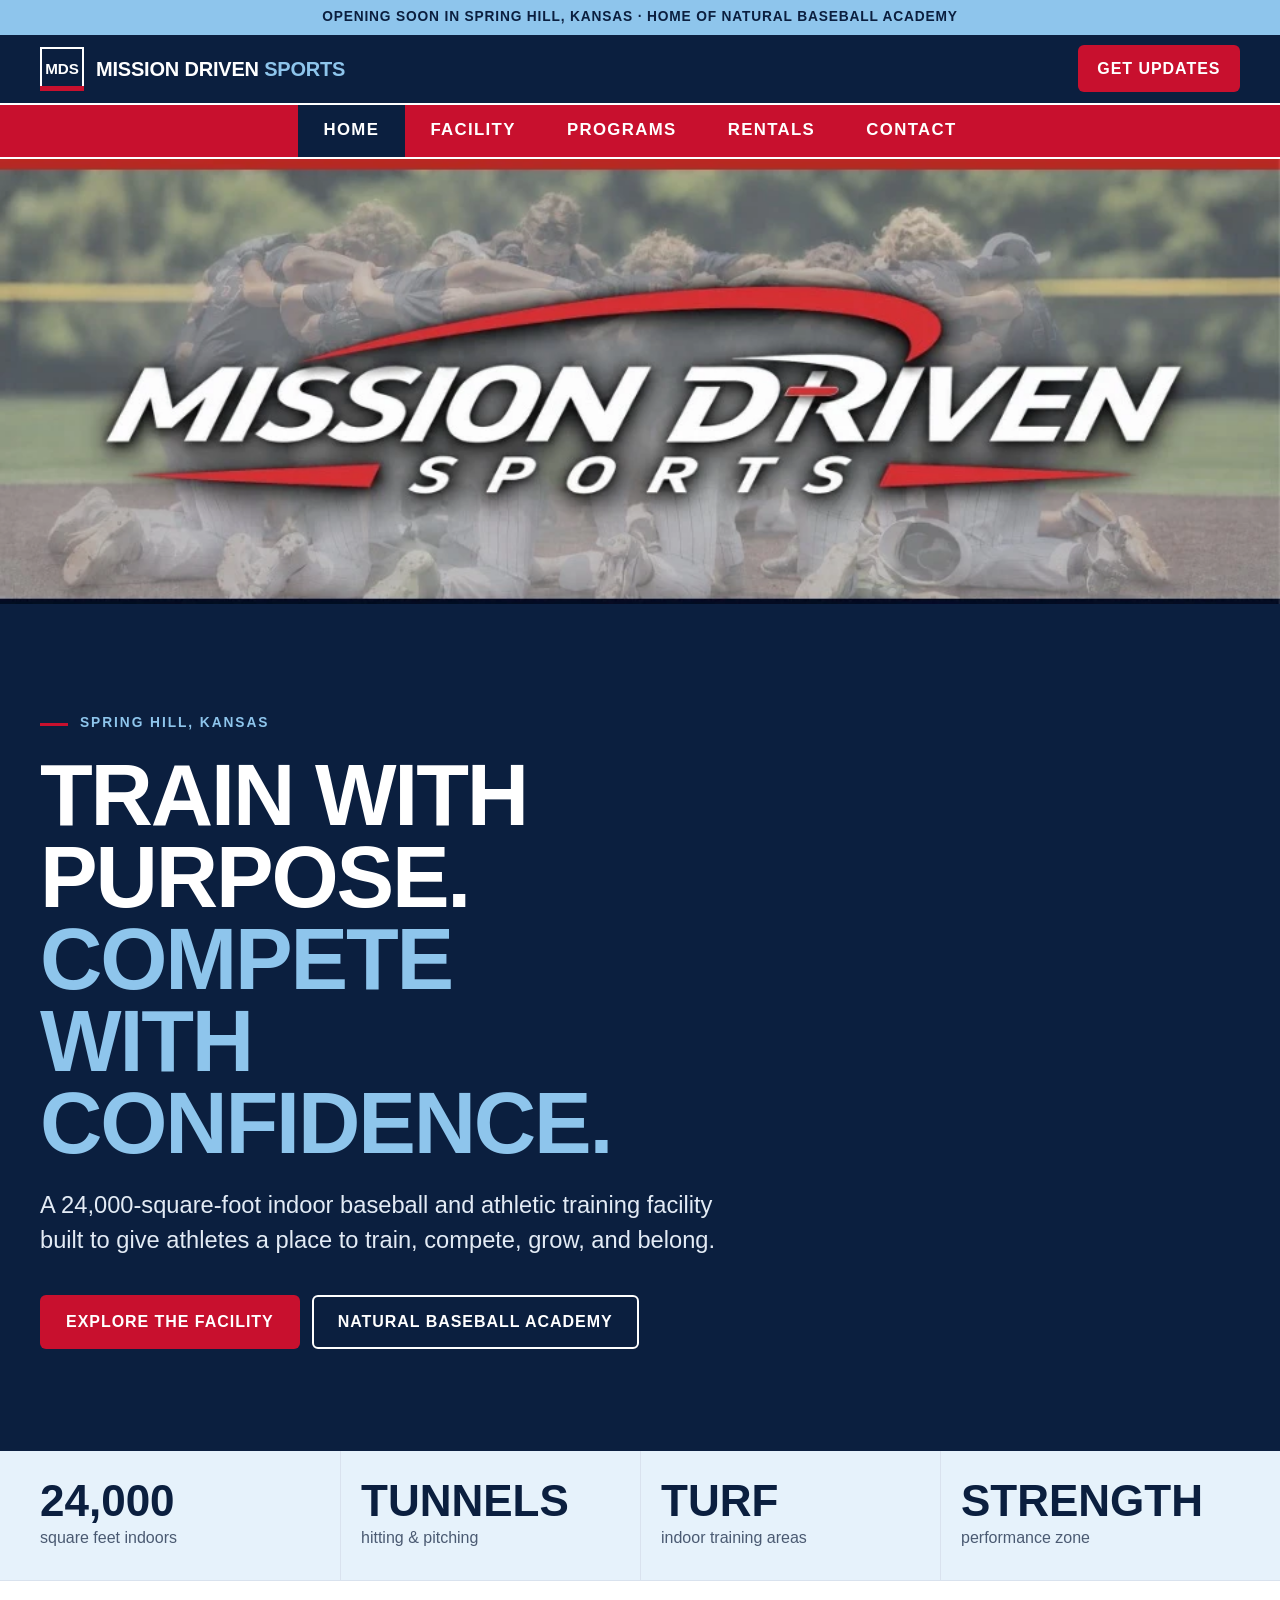
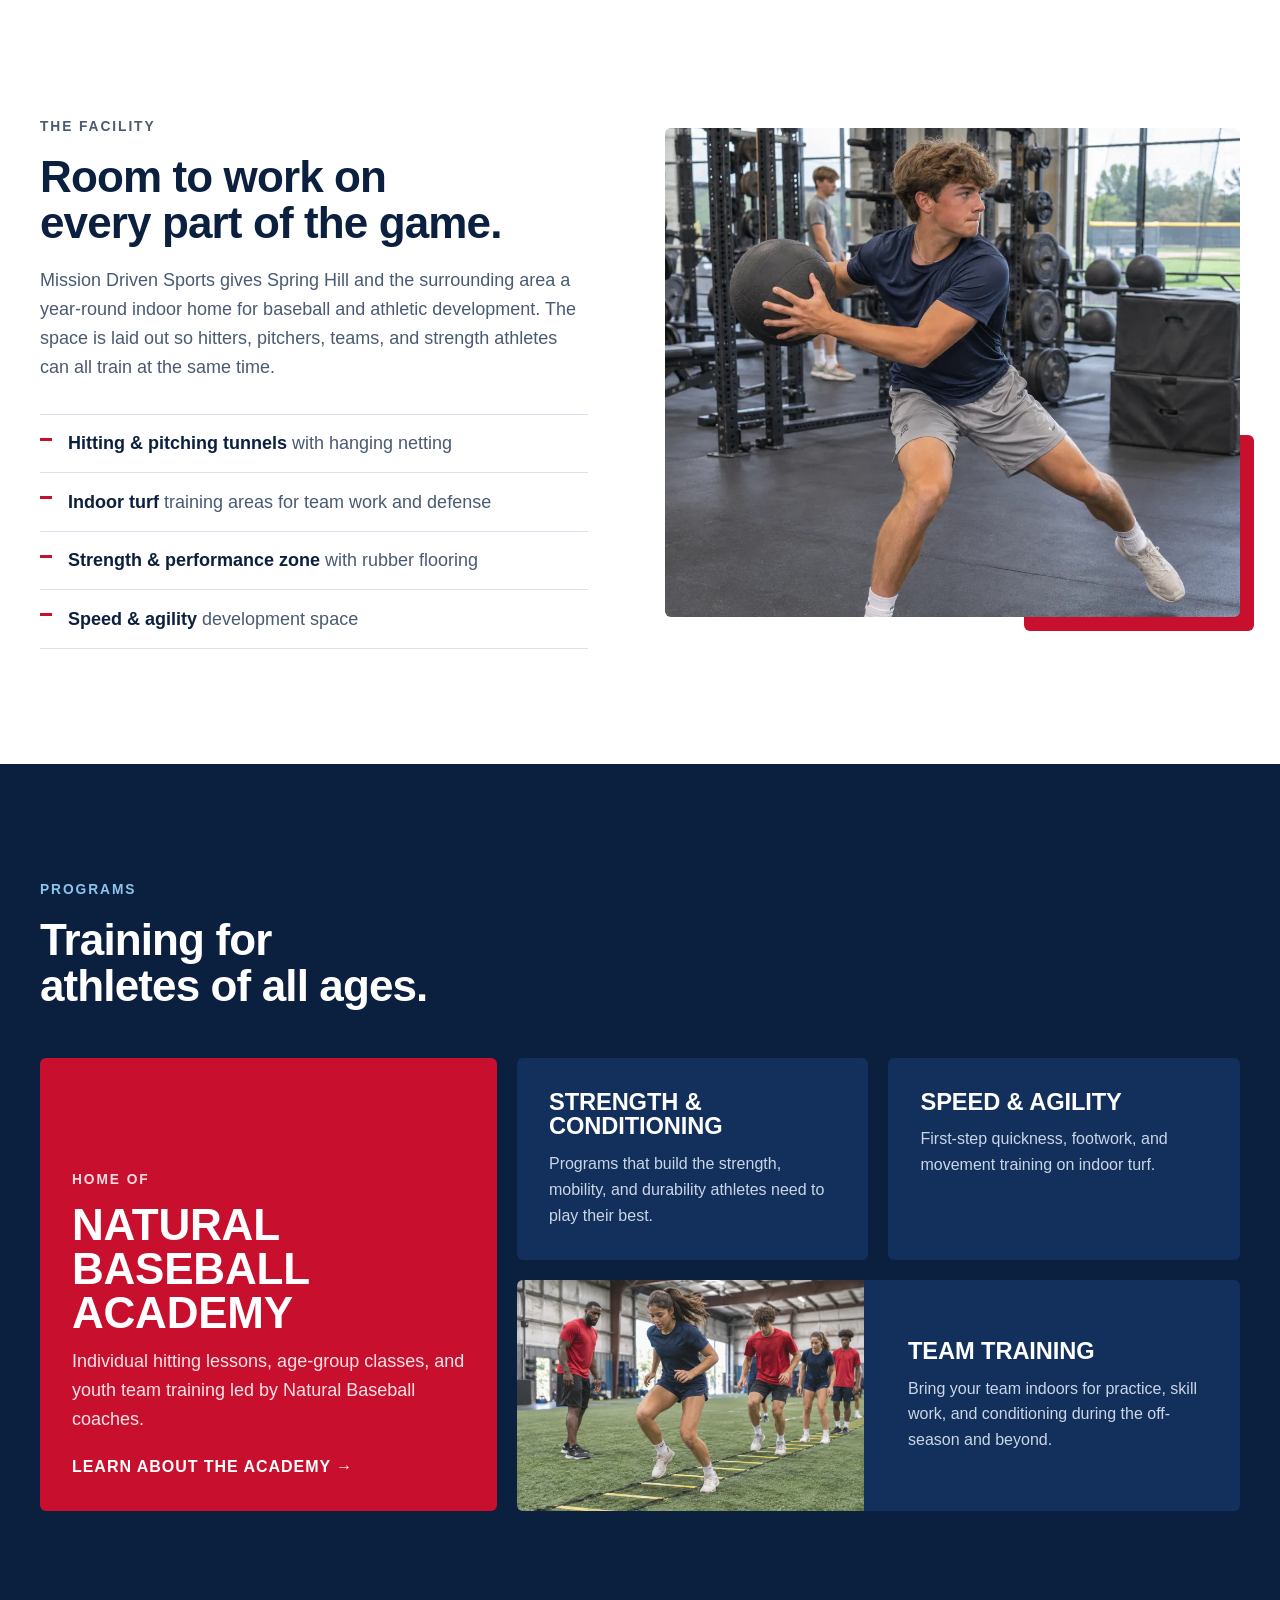
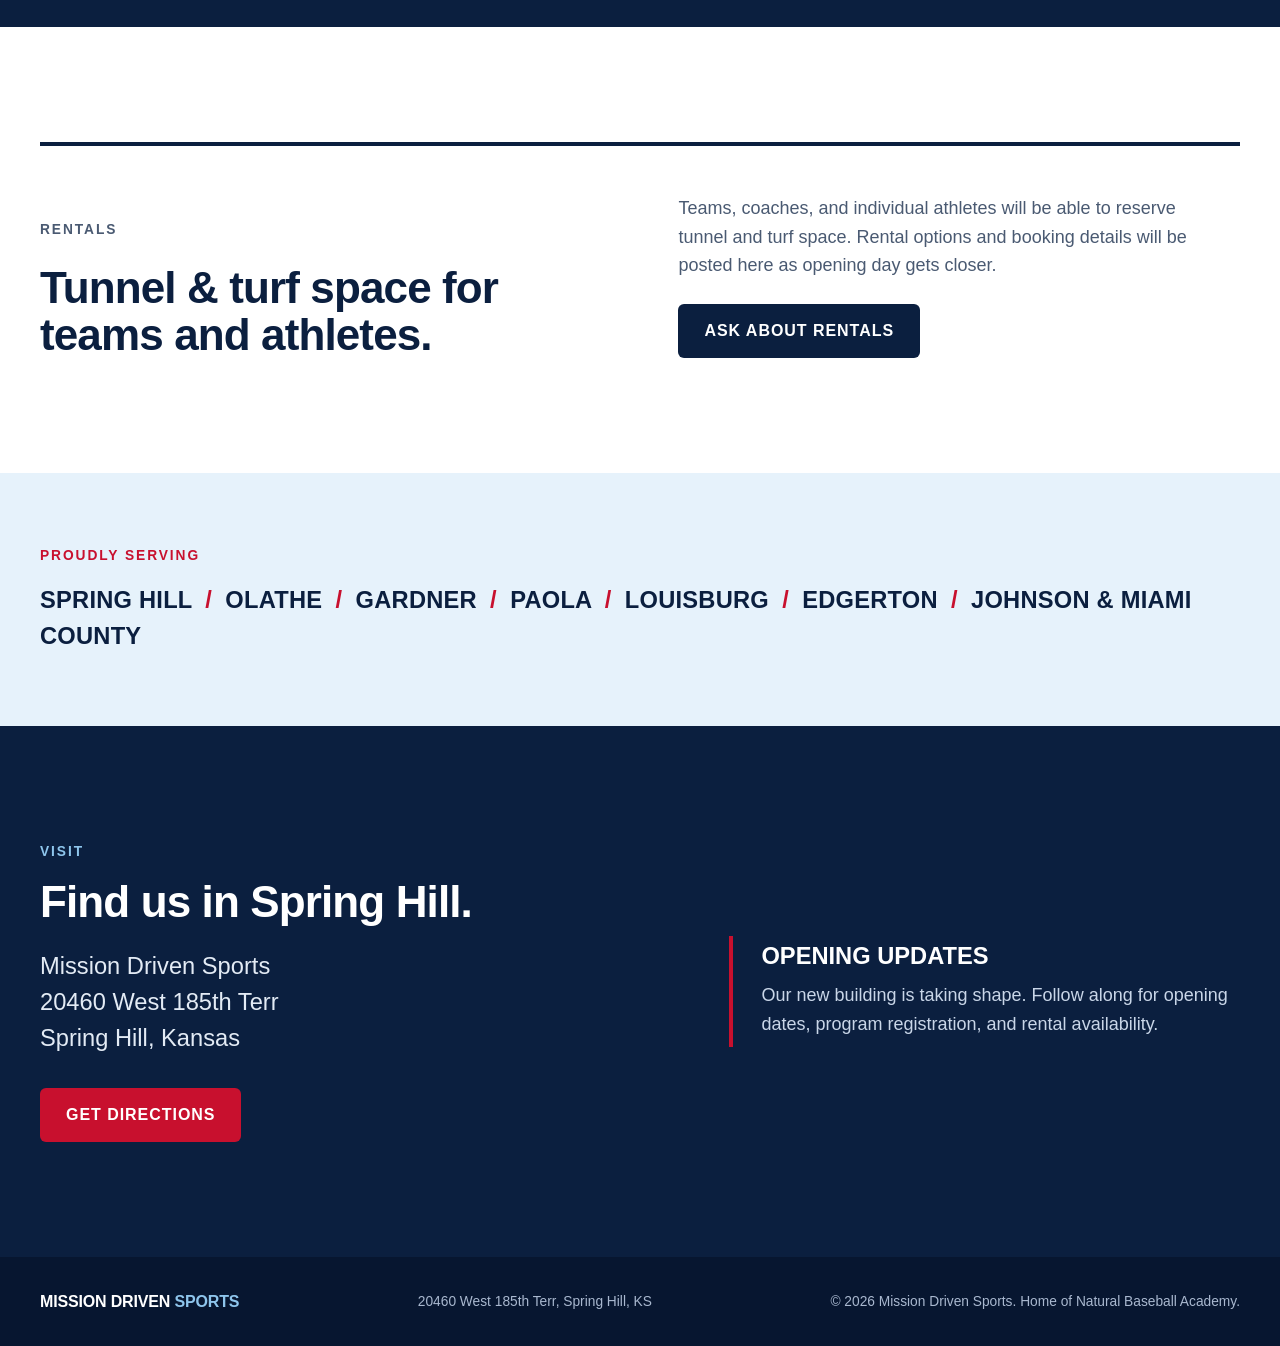
==== mds/index.html @ 8b8bc81c "Add both website home pages Co-authored-by: Perplexity <noreply@perplexity.ai>" ====
<!doctype html>
<html lang="en">
<head>
<meta charset="utf-8">
<meta name="viewport" content="width=device-width, initial-scale=1">
<title>Mission Driven Sports | Indoor Baseball &amp; Athletic Training in Spring Hill, KS</title>
<meta name="description" content="Mission Driven Sports is a 24,000-square-foot indoor baseball and athletic training facility in Spring Hill, Kansas, and the home of Natural Baseball Academy.">
<meta property="og:title" content="Mission Driven Sports — Spring Hill, Kansas">
<meta property="og:description" content="24,000 square feet of hitting and pitching tunnels, indoor turf, and strength and performance training. Home of Natural Baseball Academy.">
<meta property="og:image" content="banner.webp">
<link rel="preconnect" href="https://api.fontshare.com" crossorigin>
<link href="https://api.fontshare.com/v2/css?f[]=cabinet-grotesk@500,700,800,900&f[]=satoshi@400,500,700&display=swap" rel="stylesheet">
<link rel="preload" as="image" href="banner.webp">
<link rel="stylesheet" href="style.css">
<script type="application/ld+json">
{"@context":"https://schema.org","@type":"SportsActivityLocation","name":"Mission Driven Sports","description":"24,000-square-foot indoor baseball and athletic training facility. Home of Natural Baseball Academy.","address":{"@type":"PostalAddress","streetAddress":"20460 West 185th Terr","addressLocality":"Spring Hill","addressRegion":"KS","addressCountry":"US"}}
</script>
</head>
<body>
<a class="skip" href="#main">Skip to content</a>

<header class="site-header">
  <div class="announce">Opening soon in Spring Hill, Kansas<span class="hide-sm"> &middot; Home of Natural Baseball Academy</span></div>
  <div class="topbar wrap">
    <a class="brand" href="#top" aria-label="Mission Driven Sports home">
      <span class="brand-mark" aria-hidden="true">MDS</span>
      <span class="brand-name">Mission Driven <b>Sports</b></span>
    </a>
    <a class="btn btn-red nav-cta" href="#visit">Get Updates</a>
  </div>
  <nav class="menubar" aria-label="Main">
    <ul class="nav-links wrap">
      <li><a href="#top">Home</a></li>
      <li><a href="#facility">Facility</a></li>
      <li><a href="#programs">Programs</a></li>
      <li><a href="#rentals">Rentals</a></li>
      <li><a href="#visit">Contact</a></li>
    </ul>
  </nav>
</header>

<main id="main">
  <section class="banner" id="top" aria-label="Mission Driven Sports">
    <img src="banner.webp" alt="Mission Driven Sports logo over a team huddle on the field" width="960" height="334" fetchpriority="high">
  </section>

  <section class="hero" id="welcome">
    <div class="wrap hero-inner">
      <p class="eyebrow">Spring Hill, Kansas</p>
      <h1>Train with purpose.<br><span>Compete with confidence.</span></h1>
      <p class="lede">A 24,000-square-foot indoor baseball and athletic training facility built to give athletes a place to train, compete, grow, and belong.</p>
      <div class="hero-actions">
        <a class="btn btn-red" href="#facility">Explore the Facility</a>
        <a class="btn btn-ghost" href="#programs">Natural Baseball Academy</a>
      </div>
    </div>
  </section>

  <div class="stats" role="list">
    <div class="wrap stats-grid">
      <div role="listitem"><strong>24,000</strong><span>square feet indoors</span></div>
      <div role="listitem"><strong>Tunnels</strong><span>hitting &amp; pitching</span></div>
      <div role="listitem"><strong>Turf</strong><span>indoor training areas</span></div>
      <div role="listitem"><strong>Strength</strong><span>performance zone</span></div>
    </div>
  </div>

  <section class="section facility" id="facility">
    <div class="wrap split">
      <div class="split-text">
        <p class="kicker">The Facility</p>
        <h2>Room to work on every part of the game.</h2>
        <p>Mission Driven Sports gives Spring Hill and the surrounding area a year-round indoor home for baseball and athletic development. The space is laid out so hitters, pitchers, teams, and strength athletes can all train at the same time.</p>
        <ul class="checks">
          <li><b>Hitting &amp; pitching tunnels</b> with hanging netting</li>
          <li><b>Indoor turf</b> training areas for team work and defense</li>
          <li><b>Strength &amp; performance zone</b> with rubber flooring</li>
          <li><b>Speed &amp; agility</b> development space</li>
        </ul>
      </div>
      <figure class="split-media">
        <img src="strength.webp" alt="Athlete doing a rotational medicine ball throw in the strength area" width="1200" height="900" decoding="async">
      </figure>
    </div>
  </section>

  <section class="section programs" id="programs">
    <div class="wrap">
      <div class="section-head">
        <p class="kicker light">Programs</p>
        <h2>Training for athletes of all ages.</h2>
      </div>
      <div class="prog-grid">
        <article class="prog prog-feature">
          <p class="tag">Home of</p>
          <h3>Natural Baseball Academy</h3>
          <p>Individual hitting lessons, age-group classes, and youth team training led by Natural Baseball coaches.</p>
          <a class="text-link" href="#visit">Learn about the Academy &rarr;</a>
        </article>
        <article class="prog">
          <h3>Strength &amp; Conditioning</h3>
          <p>Programs that build the strength, mobility, and durability athletes need to play their best.</p>
        </article>
        <article class="prog">
          <h3>Speed &amp; Agility</h3>
          <p>First-step quickness, footwork, and movement training on indoor turf.</p>
        </article>
        <article class="prog prog-wide">
          <img src="turf.webp" alt="Athletes running agility ladder drills on indoor turf" width="1200" height="900" decoding="async">
          <div>
            <h3>Team Training</h3>
            <p>Bring your team indoors for practice, skill work, and conditioning during the off-season and beyond.</p>
          </div>
        </article>
      </div>
    </div>
  </section>

  <section class="section rentals" id="rentals">
    <div class="wrap rentals-inner">
      <div>
        <p class="kicker">Rentals</p>
        <h2>Tunnel &amp; turf space for teams and athletes.</h2>
      </div>
      <div>
        <p>Teams, coaches, and individual athletes will be able to reserve tunnel and turf space. Rental options and booking details will be posted here as opening day gets closer.</p>
        <a class="btn btn-navy" href="#visit">Ask About Rentals</a>
      </div>
    </div>
  </section>

  <section class="section area">
    <div class="wrap">
      <p class="kicker">Proudly serving</p>
      <p class="towns">Spring Hill <i>/</i> Olathe <i>/</i> Gardner <i>/</i> Paola <i>/</i> Louisburg <i>/</i> Edgerton <i>/</i> Johnson &amp; Miami County</p>
    </div>
  </section>

  <section class="section visit" id="visit">
    <div class="wrap visit-grid">
      <div>
        <p class="kicker light">Visit</p>
        <h2>Find us in Spring Hill.</h2>
        <address>
          Mission Driven Sports<br>
          20460 West 185th Terr<br>
          Spring Hill, Kansas
        </address>
        <a class="btn btn-red" href="https://www.google.com/maps/search/?api=1&amp;query=20460+West+185th+Terr+Spring+Hill+KS" target="_blank" rel="noopener">Get Directions</a>
      </div>
      <div class="visit-note">
        <h3>Opening updates</h3>
        <p>Our new building is taking shape. Follow along for opening dates, program registration, and rental availability.</p>
      </div>
    </div>
  </section>
</main>

<footer class="footer">
  <div class="wrap footer-inner">
    <p class="brand-name">Mission Driven <b>Sports</b></p>
    <p>20460 West 185th Terr, Spring Hill, KS</p>
    <p>&copy; <span id="yr">2026</span> Mission Driven Sports. Home of Natural Baseball Academy.</p>
  </div>
</footer>
<script src="nav.js" defer></script>
</body>
</html>
---- mds/style.css ----
:root{
  --navy:#0b1f3f;--navy-2:#13305c;--red:#c8102e;--red-d:#a50d26;--sky:#8ec5ec;--sky-l:#e6f2fb;
  --white:#fff;--ink:#0d1a2e;--muted:#4a5a72;--line:#d9e2ee;
  --font-display:'Cabinet Grotesk','Satoshi',sans-serif;--font-body:'Satoshi','Inter',sans-serif;
  --text-xs:clamp(.75rem,.7rem + .2vw,.875rem);--text-sm:clamp(.875rem,.8rem + .3vw,1rem);
  --text-base:clamp(1rem,.95rem + .25vw,1.125rem);--text-lg:clamp(1.125rem,1rem + .6vw,1.5rem);
  --text-xl:clamp(1.75rem,1.2rem + 2vw,2.75rem);--text-hero:clamp(2.5rem,1rem + 5.5vw,5.5rem);
  --pad:clamp(4rem,9vw,8rem);--r:6px;
}
*,*::before,*::after{box-sizing:border-box}
html{scroll-behavior:smooth;scroll-padding-top:var(--hh,150px);-webkit-text-size-adjust:100%}
body{margin:0;font-family:var(--font-body);font-size:var(--text-base);line-height:1.6;color:var(--ink);background:var(--white);-webkit-font-smoothing:antialiased}
img{display:block;max-width:100%;height:auto}
h1,h2,h3{margin:0;line-height:1.05;text-wrap:balance}
p{margin:0}
a{color:inherit}
:focus-visible{outline:3px solid var(--sky);outline-offset:3px}
.wrap{width:min(1200px,100% - 2.5rem);margin-inline:auto}
.skip{position:absolute;left:-999px;top:0;background:var(--red);color:#fff;padding:.75rem 1rem;z-index:100}
.skip:focus{left:1rem}

/* Header / banner nav */
.site-header{position:sticky;top:0;z-index:50;background:var(--navy);color:#fff;transition:box-shadow .3s}
.site-header.scrolled{box-shadow:0 6px 24px rgba(0,0,0,.25)}
.announce{background:var(--sky);color:var(--navy);text-align:center;font-size:var(--text-xs);font-weight:800;letter-spacing:.06em;text-transform:uppercase;padding:.4rem 1rem}
.topbar{display:flex;align-items:center;justify-content:space-between;height:68px;gap:1rem}
.brand{display:flex;align-items:center;gap:.75rem;text-decoration:none}
.brand-mark{display:grid;place-items:center;width:44px;height:44px;border:2px solid #fff;font-family:var(--font-display);font-weight:900;font-size:.95rem;letter-spacing:.02em;position:relative}
.brand-mark::after{content:"";position:absolute;left:-2px;right:-2px;bottom:-2px;height:5px;background:var(--red)}
.brand-name{font-family:var(--font-display);font-weight:700;font-size:1.25rem;letter-spacing:-.01em;text-transform:uppercase}
.brand-name b{font-weight:900;color:var(--sky)}
.menubar{background:var(--red);border-top:2px solid #fff;border-bottom:2px solid #fff}
.nav-links{display:flex;justify-content:center;list-style:none;margin:0 auto;padding:0;gap:0}
.nav-links li{flex:0 1 auto}
.nav-links a{display:flex;align-items:center;justify-content:center;min-height:52px;padding:0 1.6rem;font-family:var(--font-display);font-size:1.05rem;font-weight:800;color:#fff;text-decoration:none;text-transform:uppercase;letter-spacing:.08em;transition:background .2s,color .2s}
.nav-links a:hover{background:var(--red-d)}
.nav-links a.active{background:var(--navy);color:#fff}
.nav-cta{min-height:44px;padding:.55rem 1.1rem;border-color:#fff;white-space:nowrap}
.brand-mark{white-space:nowrap;letter-spacing:0}

/* Buttons */
.btn{display:inline-flex;align-items:center;justify-content:center;min-height:48px;padding:.75rem 1.5rem;font-weight:700;font-size:var(--text-sm);text-transform:uppercase;letter-spacing:.06em;text-decoration:none;border-radius:var(--r);border:2px solid transparent;transition:background .2s,color .2s,border-color .2s,transform .2s}
.btn:active{transform:translateY(1px)}
.btn-red{background:var(--red);color:#fff}.btn-red:hover{background:var(--red-d)}
.btn-navy{background:var(--navy);color:#fff}.btn-navy:hover{background:var(--navy-2)}
.btn-ghost{border-color:#fff;color:#fff}.btn-ghost:hover{background:#fff;color:var(--navy)}
.nav-cta{min-height:44px;padding:.55rem 1.1rem}

/* Banner */
.banner{background:#0b1f3f;line-height:0}
.banner img{width:100%;max-width:1440px;margin-inline:auto;aspect-ratio:960/334;object-fit:cover}

/* Hero */
.hero{position:relative;display:flex;align-items:center;color:#fff;overflow:hidden;background:var(--navy)}
.hero-inner{position:relative;padding-block:clamp(3.5rem,8vw,6.5rem)}
.eyebrow{display:inline-block;font-weight:700;font-size:var(--text-xs);letter-spacing:.14em;text-transform:uppercase;color:var(--sky);margin-bottom:1.25rem;padding-left:2.5rem;position:relative}
.eyebrow::before{content:"";position:absolute;left:0;top:50%;width:1.75rem;height:3px;background:var(--red)}
.hero h1{font-family:var(--font-display);font-weight:900;font-size:var(--text-hero);letter-spacing:-.025em;text-transform:uppercase;line-height:.95;max-width:12ch}
.hero h1 span{color:var(--sky)}
.lede{max-width:52ch;margin-top:1.5rem;font-size:var(--text-lg);line-height:1.5;color:#e3ebf5}
.hero-actions{display:flex;flex-wrap:wrap;gap:.75rem;margin-top:2.25rem}

/* Stats */
.stats{background:var(--sky-l);border-bottom:1px solid var(--line)}
.stats-grid{display:grid;grid-template-columns:repeat(4,1fr)}
.stats-grid div{padding:1.75rem 1.25rem;border-left:1px solid var(--line)}
.stats-grid div:first-child{border-left:0;padding-left:0}
.stats strong{display:block;font-family:var(--font-display);font-weight:900;font-size:var(--text-xl);color:var(--navy);line-height:1;text-transform:uppercase}
.stats span{font-size:var(--text-sm);color:var(--muted);font-weight:500}

/* Sections */
.section{padding-block:var(--pad)}
.kicker{font-size:var(--text-xs);font-weight:700;letter-spacing:.14em;text-transform:uppercase;color:var(--red);margin-bottom:1rem}
.kicker.light{color:var(--sky)}
.section h2{font-family:var(--font-display);font-weight:800;font-size:var(--text-xl);letter-spacing:-.02em;color:var(--navy)}
.split{display:grid;grid-template-columns:1fr 1.05fr;gap:clamp(2rem,6vw,5.5rem);align-items:center}
.split-text p{margin-top:1.25rem;color:var(--muted);max-width:56ch}
.checks{list-style:none;padding:0;margin:2rem 0 0;border-top:1px solid var(--line)}
.checks li{padding:.9rem 0 .9rem 1.75rem;border-bottom:1px solid var(--line);position:relative;color:var(--muted)}
.checks li::before{content:"";position:absolute;left:0;top:1.45rem;width:.75rem;height:3px;background:var(--red)}
.checks b{color:var(--navy)}
.split-media{margin:0;position:relative}
.split-media img{border-radius:var(--r);aspect-ratio:4/3.4;object-fit:cover;width:100%}
.split-media::before{content:"";position:absolute;inset:auto -14px -14px auto;width:40%;height:40%;background:var(--red);z-index:-1;border-radius:var(--r)}

.programs{background:var(--navy);color:#fff}
.programs .section-head h2{color:#fff;max-width:18ch}
.section-head{margin-bottom:3rem}
.prog-grid{display:grid;grid-template-columns:1.3fr 1fr 1fr;gap:1.25rem}
.prog{background:var(--navy-2);border-radius:var(--r);padding:2rem;display:flex;flex-direction:column;gap:.75rem}
.prog h3{font-family:var(--font-display);font-weight:800;font-size:var(--text-lg);text-transform:uppercase;letter-spacing:-.005em}
.prog p{color:#c9d6e8;font-size:var(--text-sm)}
.prog-feature{grid-row:span 2;background:var(--red);justify-content:flex-end;min-height:340px}
.prog-feature h3{font-size:var(--text-xl);line-height:1}
.prog-feature p{color:#ffe3e7;font-size:var(--text-base)}
.prog-feature .tag{font-size:var(--text-xs);font-weight:700;letter-spacing:.14em;text-transform:uppercase;color:#fff;opacity:.85}
.text-link{margin-top:.5rem;font-weight:700;text-decoration:none;font-size:var(--text-sm);text-transform:uppercase;letter-spacing:.06em}
.text-link:hover{text-decoration:underline;text-underline-offset:4px}
.prog-wide{grid-column:span 2;flex-direction:row;padding:0;overflow:hidden;align-items:stretch}
.prog-wide img{width:48%;object-fit:cover}
.prog-wide div{padding:2rem;display:flex;flex-direction:column;justify-content:center;gap:.75rem}

.rentals{background:var(--white)}
.rentals-inner{display:grid;grid-template-columns:1fr 1fr;gap:clamp(2rem,6vw,5rem);align-items:end;border-top:4px solid var(--navy);padding-top:3rem}
.rentals-inner p{color:var(--muted);margin-bottom:1.5rem;max-width:52ch}

.area{background:var(--sky-l);padding-block:clamp(3rem,6vw,4.5rem)}
.towns{font-family:var(--font-display);font-weight:800;font-size:var(--text-lg);color:var(--navy);text-transform:uppercase;letter-spacing:.01em;line-height:1.5}
.towns i{font-style:normal;color:var(--red);margin-inline:.4rem}

.visit{background:var(--navy);color:#fff}
.visit h2{color:#fff}
.visit-grid{display:grid;grid-template-columns:1.2fr 1fr;gap:clamp(2rem,6vw,5rem);align-items:center}
address{font-style:normal;font-size:var(--text-lg);line-height:1.5;margin:1.5rem 0 2rem;color:#e3ebf5}
.visit-note{border-left:4px solid var(--red);padding:.5rem 0 .5rem 1.75rem}
.visit-note h3{font-family:var(--font-display);font-weight:800;font-size:var(--text-lg);text-transform:uppercase;margin-bottom:.75rem}
.visit-note p{color:#c9d6e8}

.footer{background:#071630;color:#a9b8cf;font-size:var(--text-xs);padding-block:2rem}
.footer-inner{display:flex;flex-wrap:wrap;gap:.5rem 2rem;align-items:center;justify-content:space-between}
.footer .brand-name{color:#fff;font-size:1rem}

@media (max-width:960px){
  .nav-links a{padding:0 1rem;font-size:.95rem}
  .prog-grid{grid-template-columns:1fr 1fr}
  .prog-feature{grid-row:auto;grid-column:span 2;min-height:260px}
}
@media (max-width:720px){
  .announce{font-size:.72rem;letter-spacing:.03em}
  .brand-name{font-size:1rem}
  .topbar{height:60px}
  .brand-mark{width:38px;height:38px;font-size:.8rem}
  .nav-cta{padding:.5rem .8rem;font-size:.75rem;min-height:40px}
  .brand-name b{display:block}
  .brand-name{line-height:1.1}
  .nav-links{width:100%;flex-wrap:wrap;justify-content:center}
  .nav-links li{flex:0 0 33.333%}
  .nav-links a{padding:0 .25rem;font-size:.85rem;letter-spacing:.05em;min-height:44px}
  .stats-grid{grid-template-columns:1fr 1fr}
  .stats-grid div{padding:1.25rem 1rem;border-left:0;border-top:1px solid var(--line)}
  .stats-grid div:nth-child(-n+2){border-top:0}
  .stats-grid div:nth-child(odd){padding-left:0}
  .split,.rentals-inner,.visit-grid{grid-template-columns:1fr}
  .split-media::before{display:none}
  .prog-grid{grid-template-columns:1fr}
  .prog-feature,.prog-wide{grid-column:auto}
  .prog-wide{flex-direction:column}.prog-wide img{width:100%;aspect-ratio:16/10}
}
@media (prefers-reduced-motion:reduce){*{transition:none!important;scroll-behavior:auto!important}}
@media (max-width:720px){.hide-sm{display:none}}
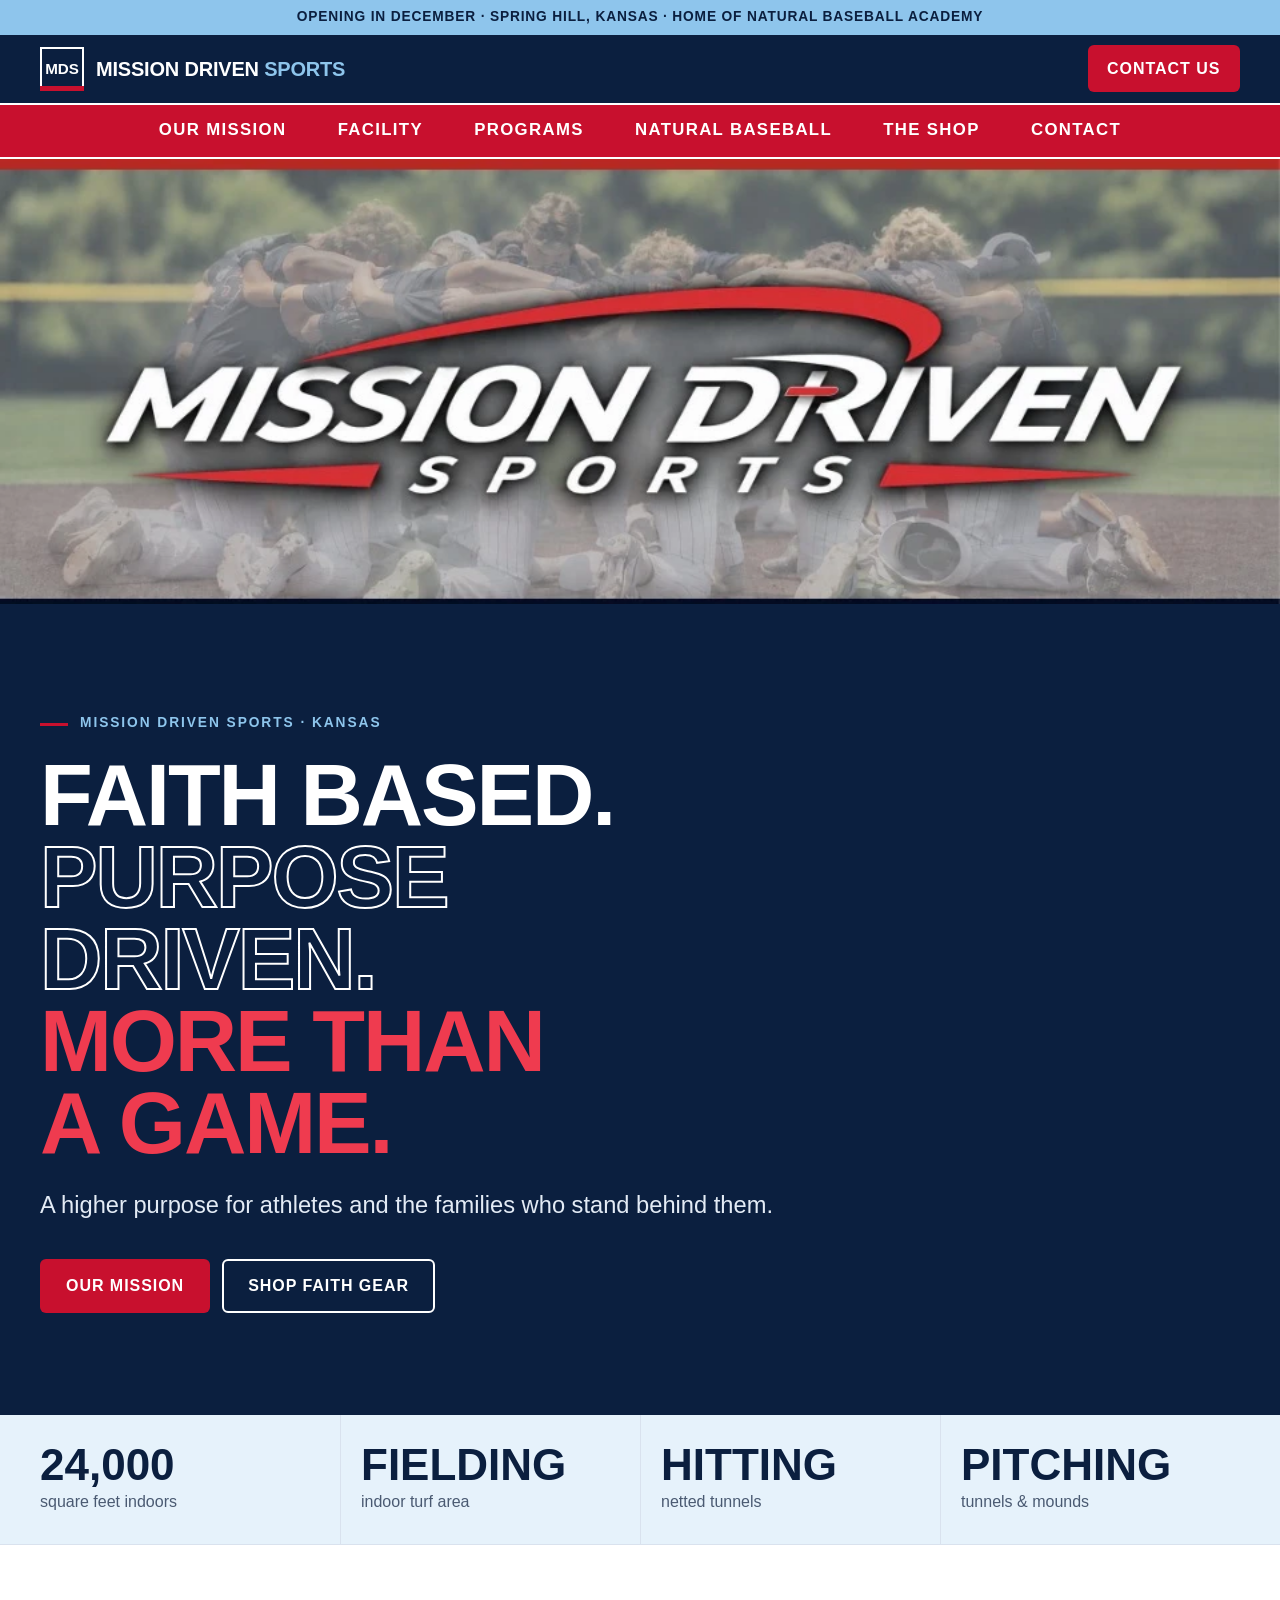
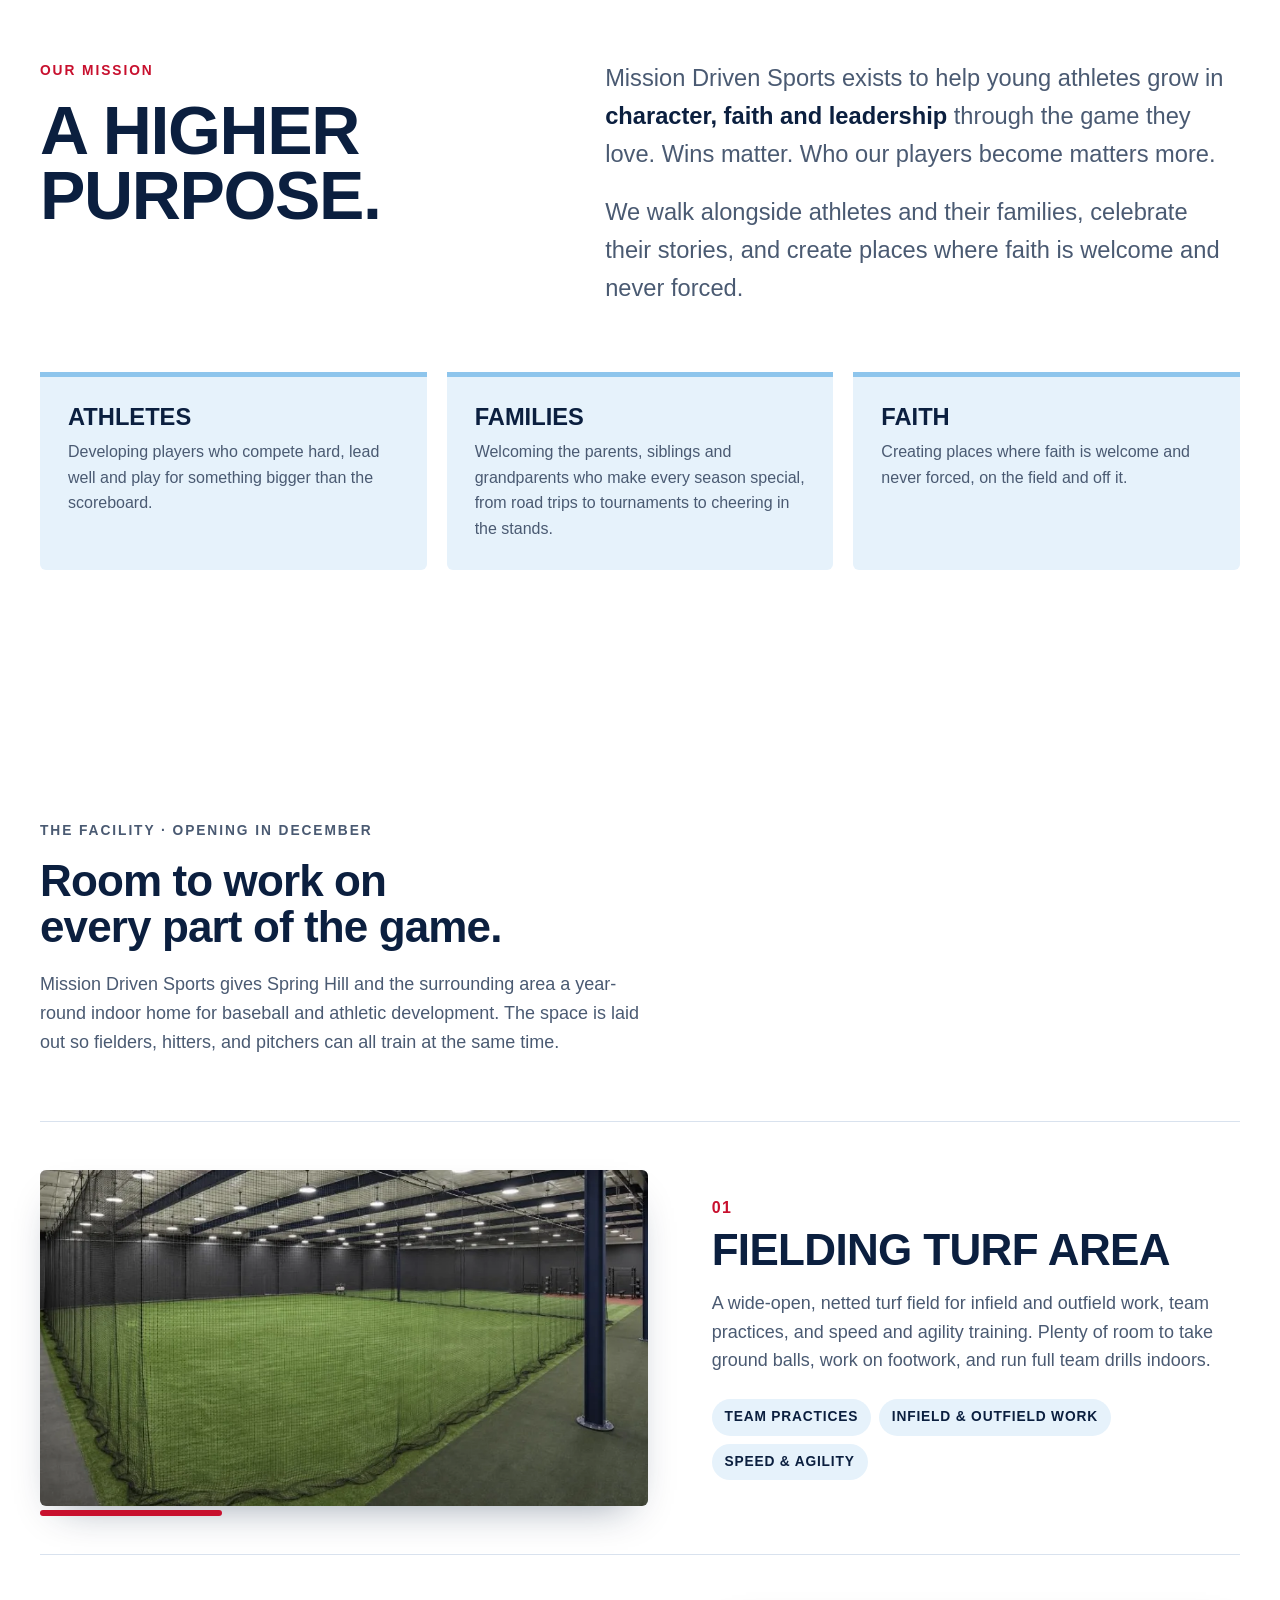
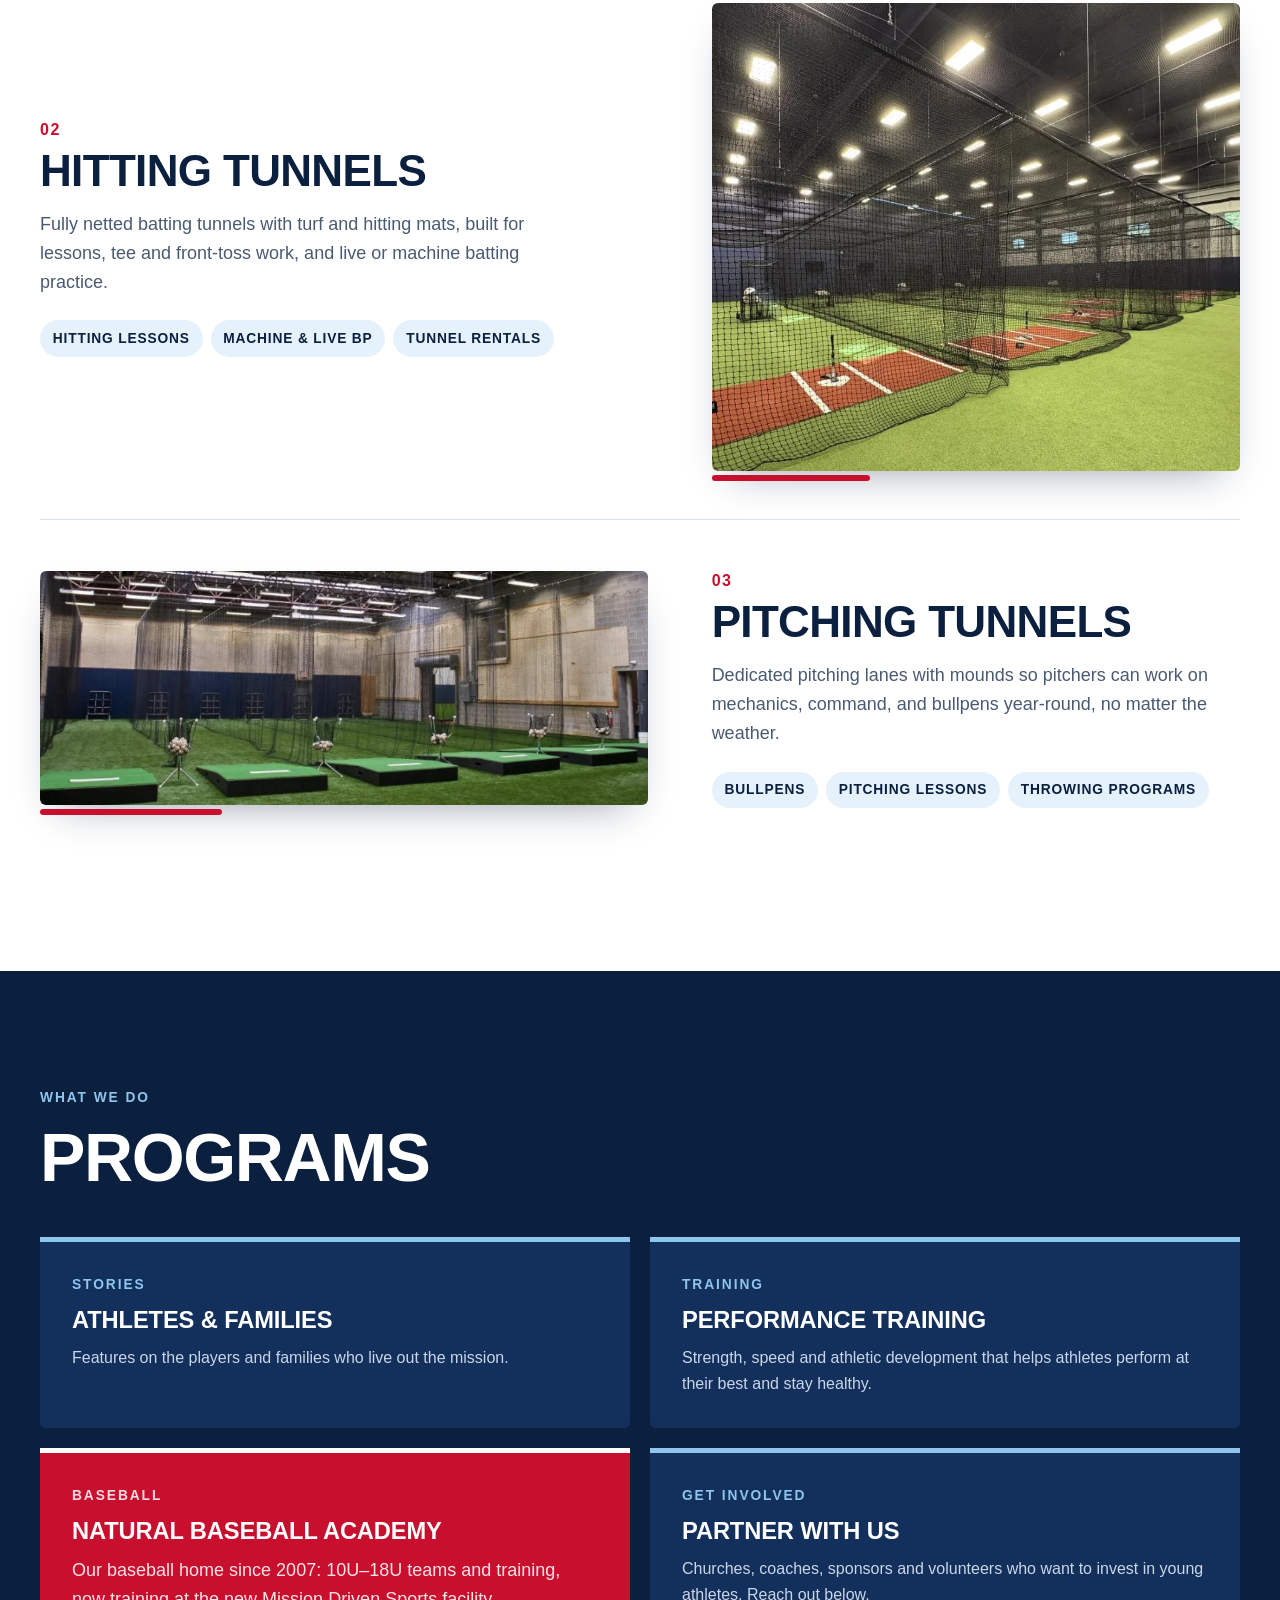
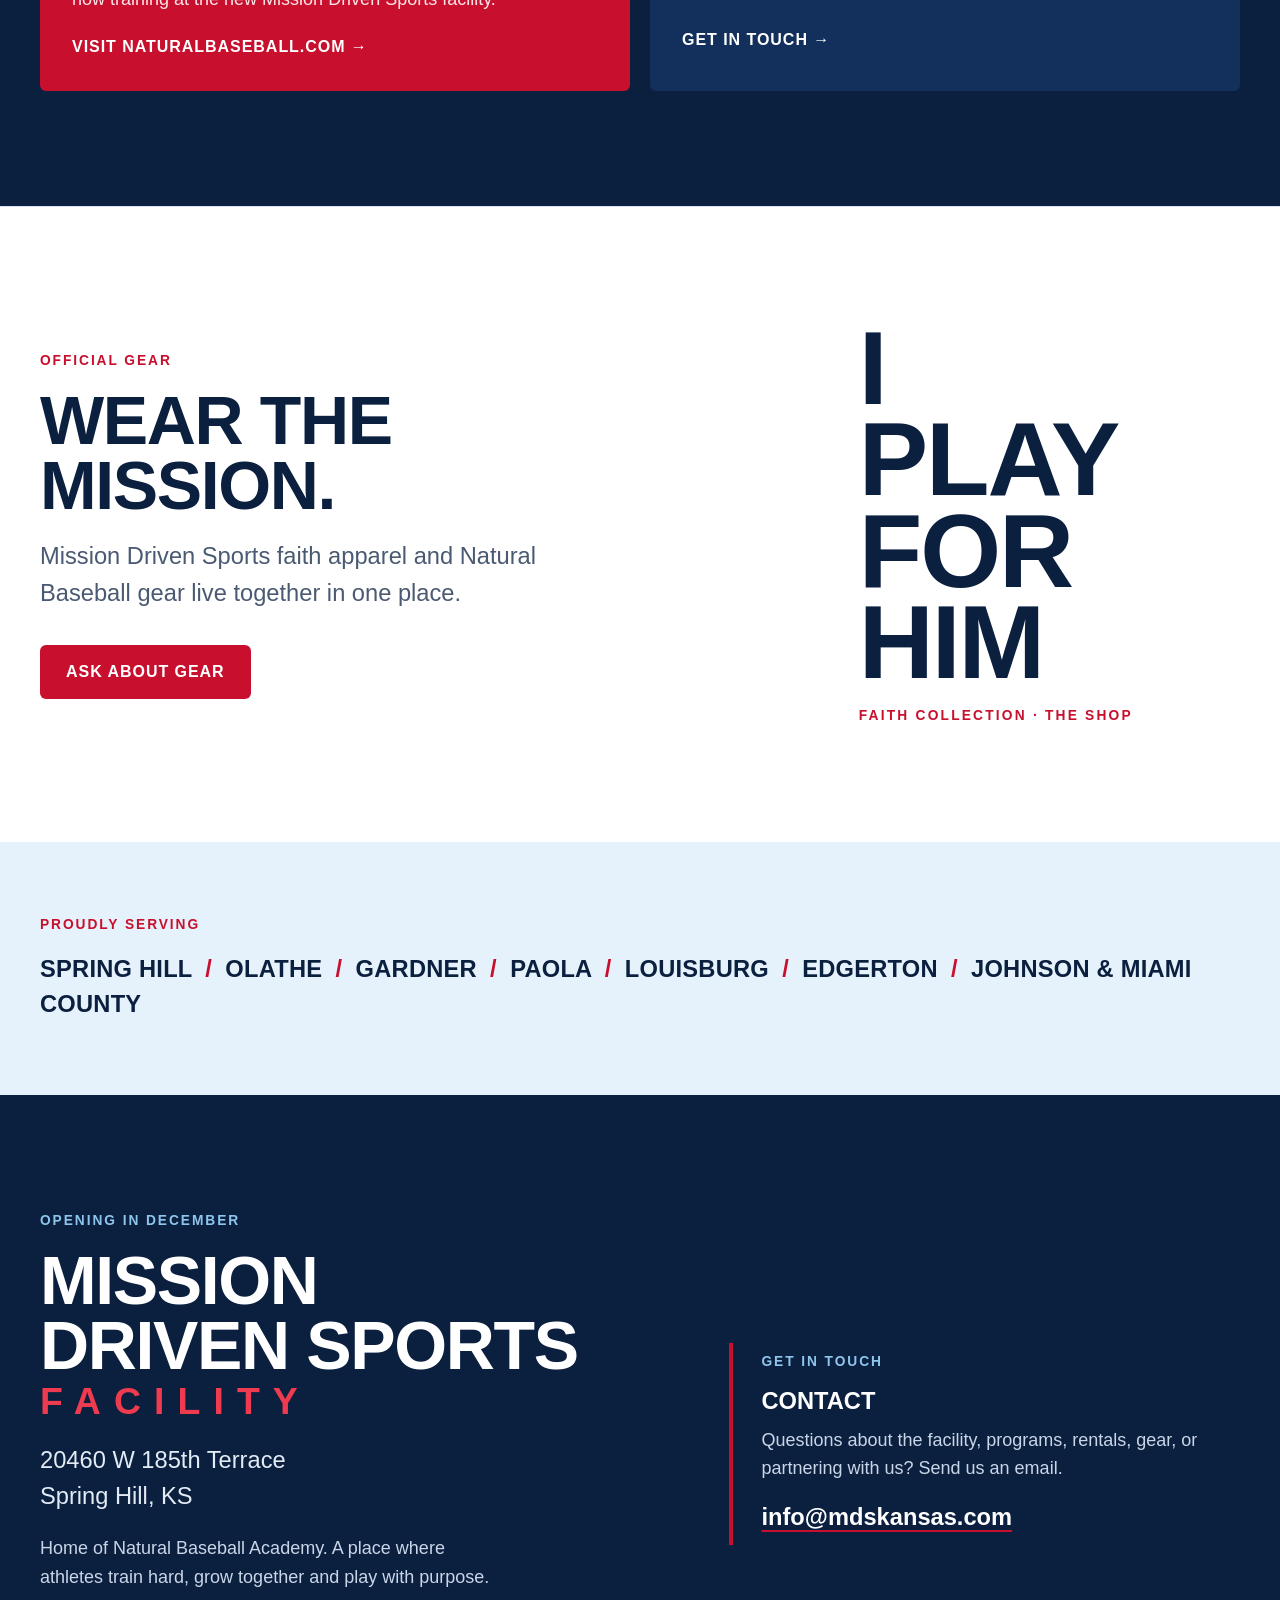
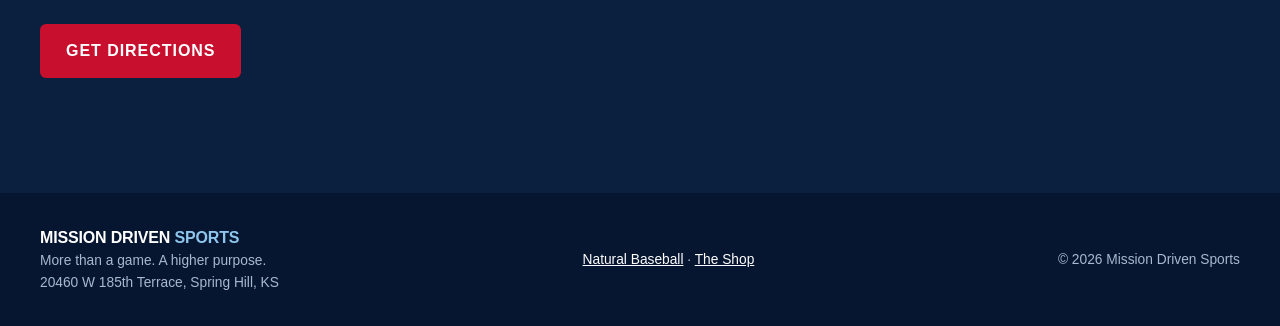
==== commit cf5229af: "Mission Driven Sports: new content, real facility photos, area sections Co-authored-by: Perplexity <" ====
--- a/mds/index.html
+++ b/mds/index.html
@@ -3,7 +3,7 @@
 <head>
 <meta charset="utf-8">
 <meta name="viewport" content="width=device-width, initial-scale=1">
-<title>Mission Driven Sports | Indoor Baseball &amp; Athletic Training in Spring Hill, KS</title>
+<title>Mission Driven Sports | Faith Based. Purpose Driven. More Than a Game.</title>
 <meta name="description" content="Mission Driven Sports is a 24,000-square-foot indoor baseball and athletic training facility in Spring Hill, Kansas, and the home of Natural Baseball Academy.">
 <meta property="og:title" content="Mission Driven Sports — Spring Hill, Kansas">
 <meta property="og:description" content="24,000 square feet of hitting and pitching tunnels, indoor turf, and strength and performance training. Home of Natural Baseball Academy.">
@@ -13,28 +13,29 @@
 <link rel="preload" as="image" href="banner.webp">
 <link rel="stylesheet" href="style.css">
 <script type="application/ld+json">
-{"@context":"https://schema.org","@type":"SportsActivityLocation","name":"Mission Driven Sports","description":"24,000-square-foot indoor baseball and athletic training facility. Home of Natural Baseball Academy.","address":{"@type":"PostalAddress","streetAddress":"20460 West 185th Terr","addressLocality":"Spring Hill","addressRegion":"KS","addressCountry":"US"}}
+{"@context":"https://schema.org","@type":"SportsActivityLocation","name":"Mission Driven Sports","description":"24,000-square-foot indoor baseball and athletic training facility. Home of Natural Baseball Academy.","address":{"@type":"PostalAddress","streetAddress":"20460 W 185th Terrace","addressLocality":"Spring Hill","addressRegion":"KS","addressCountry":"US"}}
 </script>
 </head>
 <body>
 <a class="skip" href="#main">Skip to content</a>
 
 <header class="site-header">
-  <div class="announce">Opening soon in Spring Hill, Kansas<span class="hide-sm"> &middot; Home of Natural Baseball Academy</span></div>
+  <div class="announce">Opening in December &middot; Spring Hill, Kansas<span class="hide-sm"> &middot; Home of Natural Baseball Academy</span></div>
   <div class="topbar wrap">
     <a class="brand" href="#top" aria-label="Mission Driven Sports home">
       <span class="brand-mark" aria-hidden="true">MDS</span>
       <span class="brand-name">Mission Driven <b>Sports</b></span>
     </a>
-    <a class="btn btn-red nav-cta" href="#visit">Get Updates</a>
+    <a class="btn btn-red nav-cta" href="#contact">Contact Us</a>
   </div>
   <nav class="menubar" aria-label="Main">
     <ul class="nav-links wrap">
-      <li><a href="#top">Home</a></li>
+      <li><a href="#mission">Our Mission</a></li>
       <li><a href="#facility">Facility</a></li>
       <li><a href="#programs">Programs</a></li>
-      <li><a href="#rentals">Rentals</a></li>
-      <li><a href="#visit">Contact</a></li>
+      <li><a href="#natural-baseball">Natural Baseball</a></li>
+      <li><a href="#shop">The Shop</a></li>
+      <li><a href="#contact">Contact</a></li>
     </ul>
   </nav>
 </header>
@@ -46,12 +47,12 @@
 
   <section class="hero" id="welcome">
     <div class="wrap hero-inner">
-      <p class="eyebrow">Spring Hill, Kansas</p>
-      <h1>Train with purpose.<br><span>Compete with confidence.</span></h1>
-      <p class="lede">A 24,000-square-foot indoor baseball and athletic training facility built to give athletes a place to train, compete, grow, and belong.</p>
+      <p class="eyebrow">Mission Driven Sports &middot; Kansas</p>
+      <h1>Faith based.<br><span class="outline">Purpose driven.</span><br><span class="red">More than a game.</span></h1>
+      <p class="lede">A higher purpose for athletes and the families who stand behind them.</p>
       <div class="hero-actions">
-        <a class="btn btn-red" href="#facility">Explore the Facility</a>
-        <a class="btn btn-ghost" href="#programs">Natural Baseball Academy</a>
+        <a class="btn btn-red" href="#mission">Our Mission</a>
+        <a class="btn btn-ghost" href="#shop">Shop Faith Gear</a>
       </div>
     </div>
   </section>
@@ -59,72 +60,114 @@
   <div class="stats" role="list">
     <div class="wrap stats-grid">
       <div role="listitem"><strong>24,000</strong><span>square feet indoors</span></div>
-      <div role="listitem"><strong>Tunnels</strong><span>hitting &amp; pitching</span></div>
-      <div role="listitem"><strong>Turf</strong><span>indoor training areas</span></div>
-      <div role="listitem"><strong>Strength</strong><span>performance zone</span></div>
+      <div role="listitem"><strong>Fielding</strong><span>indoor turf area</span></div>
+      <div role="listitem"><strong>Hitting</strong><span>netted tunnels</span></div>
+      <div role="listitem"><strong>Pitching</strong><span>tunnels &amp; mounds</span></div>
     </div>
   </div>
 
+  <section class="section mission" id="mission">
+    <div class="wrap mission-grid">
+      <div>
+        <p class="kicker">Our Mission</p>
+        <h2 class="big">A higher purpose.</h2>
+      </div>
+      <div class="mission-copy">
+        <p>Mission Driven Sports exists to help young athletes grow in <b>character, faith and leadership</b> through the game they love. Wins matter. Who our players become matters more.</p>
+        <p>We walk alongside athletes and their families, celebrate their stories, and create places where faith is welcome and never forced.</p>
+      </div>
+    </div>
+    <div class="wrap pillars">
+      <article><h3>Athletes</h3><p>Developing players who compete hard, lead well and play for something bigger than the scoreboard.</p></article>
+      <article><h3>Families</h3><p>Welcoming the parents, siblings and grandparents who make every season special, from road trips to tournaments to cheering in the stands.</p></article>
+      <article><h3>Faith</h3><p>Creating places where faith is welcome and never forced, on the field and off it.</p></article>
+    </div>
+  </section>
+
   <section class="section facility" id="facility">
-    <div class="wrap split">
-      <div class="split-text">
-        <p class="kicker">The Facility</p>
+    <div class="wrap">
+      <div class="facility-head">
+        <p class="kicker">The Facility &middot; Opening in December</p>
         <h2>Room to work on every part of the game.</h2>
-        <p>Mission Driven Sports gives Spring Hill and the surrounding area a year-round indoor home for baseball and athletic development. The space is laid out so hitters, pitchers, teams, and strength athletes can all train at the same time.</p>
-        <ul class="checks">
-          <li><b>Hitting &amp; pitching tunnels</b> with hanging netting</li>
-          <li><b>Indoor turf</b> training areas for team work and defense</li>
-          <li><b>Strength &amp; performance zone</b> with rubber flooring</li>
-          <li><b>Speed &amp; agility</b> development space</li>
-        </ul>
-      </div>
-      <figure class="split-media">
-        <img src="strength.webp" alt="Athlete doing a rotational medicine ball throw in the strength area" width="1200" height="900" decoding="async">
-      </figure>
+        <p>Mission Driven Sports gives Spring Hill and the surrounding area a year-round indoor home for baseball and athletic development. The space is laid out so fielders, hitters, and pitchers can all train at the same time.</p>
+      </div>
+
+      <article class="area-row" id="fielding">
+        <figure class="area-media"><img src="fielding.webp" alt="Large netted indoor turf field for fielding and team practice" width="872" height="482" decoding="async"></figure>
+        <div class="area-text">
+          <p class="area-num">01</p>
+          <h3>Fielding Turf Area</h3>
+          <p>A wide-open, netted turf field for infield and outfield work, team practices, and speed and agility training. Plenty of room to take ground balls, work on footwork, and run full team drills indoors.</p>
+          <ul class="area-list"><li>Team practices</li><li>Infield &amp; outfield work</li><li>Speed &amp; agility</li></ul>
+        </div>
+      </article>
+
+      <article class="area-row flip" id="hitting">
+        <figure class="area-media"><img src="hitting.webp" alt="Row of netted indoor hitting tunnels with batting mats and pitching machines" width="872" height="773" decoding="async"></figure>
+        <div class="area-text">
+          <p class="area-num">02</p>
+          <h3>Hitting Tunnels</h3>
+          <p>Fully netted batting tunnels with turf and hitting mats, built for lessons, tee and front-toss work, and live or machine batting practice.</p>
+          <ul class="area-list"><li>Hitting lessons</li><li>Machine &amp; live BP</li><li>Tunnel rentals</li></ul>
+        </div>
+      </article>
+
+      <article class="area-row" id="pitching">
+        <figure class="area-media"><img src="pitching.webp" alt="Indoor pitching tunnels with portable mounds and ball buckets" width="872" height="337" decoding="async"></figure>
+        <div class="area-text">
+          <p class="area-num">03</p>
+          <h3>Pitching Tunnels</h3>
+          <p>Dedicated pitching lanes with mounds so pitchers can work on mechanics, command, and bullpens year-round, no matter the weather.</p>
+          <ul class="area-list"><li>Bullpens</li><li>Pitching lessons</li><li>Throwing programs</li></ul>
+        </div>
+      </article>
     </div>
   </section>
 
   <section class="section programs" id="programs">
     <div class="wrap">
       <div class="section-head">
-        <p class="kicker light">Programs</p>
-        <h2>Training for athletes of all ages.</h2>
+        <p class="kicker light">What we do</p>
+        <h2 class="big">Programs</h2>
       </div>
       <div class="prog-grid">
-        <article class="prog prog-feature">
-          <p class="tag">Home of</p>
+        <article class="prog">
+          <p class="tag">Stories</p>
+          <h3>Athletes &amp; Families</h3>
+          <p>Features on the players and families who live out the mission.</p>
+        </article>
+        <article class="prog">
+          <p class="tag">Training</p>
+          <h3>Performance Training</h3>
+          <p>Strength, speed and athletic development that helps athletes perform at their best and stay healthy.</p>
+        </article>
+        <article class="prog prog-feature" id="natural-baseball">
+          <p class="tag">Baseball</p>
           <h3>Natural Baseball Academy</h3>
-          <p>Individual hitting lessons, age-group classes, and youth team training led by Natural Baseball coaches.</p>
-          <a class="text-link" href="#visit">Learn about the Academy &rarr;</a>
+          <p>Our baseball home since 2007: 10U&ndash;18U teams and training, now training at the new Mission Driven Sports facility.</p>
+          <a class="text-link" href="https://naturalbaseball.com">Visit naturalbaseball.com &rarr;</a>
         </article>
         <article class="prog">
-          <h3>Strength &amp; Conditioning</h3>
-          <p>Programs that build the strength, mobility, and durability athletes need to play their best.</p>
-        </article>
-        <article class="prog">
-          <h3>Speed &amp; Agility</h3>
-          <p>First-step quickness, footwork, and movement training on indoor turf.</p>
-        </article>
-        <article class="prog prog-wide">
-          <img src="turf.webp" alt="Athletes running agility ladder drills on indoor turf" width="1200" height="900" decoding="async">
-          <div>
-            <h3>Team Training</h3>
-            <p>Bring your team indoors for practice, skill work, and conditioning during the off-season and beyond.</p>
-          </div>
-        </article>
-      </div>
-    </div>
-  </section>
-
-  <section class="section rentals" id="rentals">
-    <div class="wrap rentals-inner">
+          <p class="tag">Get involved</p>
+          <h3>Partner With Us</h3>
+          <p>Churches, coaches, sponsors and volunteers who want to invest in young athletes. Reach out below.</p>
+          <a class="text-link" href="#contact">Get in touch &rarr;</a>
+        </article>
+      </div>
+    </div>
+  </section>
+
+  <section class="section shop" id="shop">
+    <div class="wrap shop-grid">
       <div>
-        <p class="kicker">Rentals</p>
-        <h2>Tunnel &amp; turf space for teams and athletes.</h2>
-      </div>
-      <div>
-        <p>Teams, coaches, and individual athletes will be able to reserve tunnel and turf space. Rental options and booking details will be posted here as opening day gets closer.</p>
-        <a class="btn btn-navy" href="#visit">Ask About Rentals</a>
+        <p class="kicker">Official gear</p>
+        <h2 class="big">Wear the mission.</h2>
+        <p class="shop-copy">Mission Driven Sports faith apparel and Natural Baseball gear live together in one place.</p>
+        <a class="btn btn-red" href="#contact">Ask About Gear</a>
+      </div>
+      <div class="play-for-him" aria-label="I play for Him, Faith Collection">
+        <p class="pfh">I<br>Play<br>For<br>Him</p>
+        <p class="pfh-sub">Faith Collection &middot; The Shop</p>
       </div>
     </div>
   </section>
@@ -136,21 +179,23 @@
     </div>
   </section>
 
-  <section class="section visit" id="visit">
+  <section class="section visit" id="contact">
     <div class="wrap visit-grid">
       <div>
-        <p class="kicker light">Visit</p>
-        <h2>Find us in Spring Hill.</h2>
+        <p class="kicker light">Opening in December</p>
+        <h2 class="big">Mission Driven Sports <span class="spaced">Facility</span></h2>
         <address>
-          Mission Driven Sports<br>
-          20460 West 185th Terr<br>
-          Spring Hill, Kansas
+          20460 W 185th Terrace<br>
+          Spring Hill, KS
         </address>
-        <a class="btn btn-red" href="https://www.google.com/maps/search/?api=1&amp;query=20460+West+185th+Terr+Spring+Hill+KS" target="_blank" rel="noopener">Get Directions</a>
+        <p class="visit-sub">Home of Natural Baseball Academy. A place where athletes train hard, grow together and play with purpose.</p>
+        <a class="btn btn-red" href="https://www.google.com/maps/search/?api=1&amp;query=20460+W+185th+Terrace+Spring+Hill+KS" target="_blank" rel="noopener">Get Directions</a>
       </div>
       <div class="visit-note">
-        <h3>Opening updates</h3>
-        <p>Our new building is taking shape. Follow along for opening dates, program registration, and rental availability.</p>
+        <p class="kicker light">Get in touch</p>
+        <h3>Contact</h3>
+        <p>Questions about the facility, programs, rentals, gear, or partnering with us? Send us an email.</p>
+        <a class="email-link" href="mailto:info@mdskansas.com">info@mdskansas.com</a>
       </div>
     </div>
   </section>
@@ -158,9 +203,13 @@
 
 <footer class="footer">
   <div class="wrap footer-inner">
-    <p class="brand-name">Mission Driven <b>Sports</b></p>
-    <p>20460 West 185th Terr, Spring Hill, KS</p>
-    <p>&copy; <span id="yr">2026</span> Mission Driven Sports. Home of Natural Baseball Academy.</p>
+    <div>
+      <p class="brand-name">Mission Driven <b>Sports</b></p>
+      <p>More than a game. A higher purpose.</p>
+      <p>20460 W 185th Terrace, Spring Hill, KS</p>
+    </div>
+    <p class="footer-links"><a href="https://naturalbaseball.com">Natural Baseball</a> &middot; <a href="#shop">The Shop</a></p>
+    <p>&copy; <span id="yr">2026</span> Mission Driven Sports</p>
   </div>
 </footer>
 <script src="nav.js" defer></script>
--- a/mds/style.css
+++ b/mds/style.css
@@ -57,7 +57,7 @@
 .eyebrow::before{content:"";position:absolute;left:0;top:50%;width:1.75rem;height:3px;background:var(--red)}
 .hero h1{font-family:var(--font-display);font-weight:900;font-size:var(--text-hero);letter-spacing:-.025em;text-transform:uppercase;line-height:.95;max-width:12ch}
 .hero h1 span{color:var(--sky)}
-.lede{max-width:52ch;margin-top:1.5rem;font-size:var(--text-lg);line-height:1.5;color:#e3ebf5}
+.lede{max-width:60ch;margin-top:1.5rem;font-size:var(--text-lg);line-height:1.5;color:#e3ebf5}
 .hero-actions{display:flex;flex-wrap:wrap;gap:.75rem;margin-top:2.25rem}
 
 /* Stats */
@@ -83,23 +83,54 @@
 .split-media img{border-radius:var(--r);aspect-ratio:4/3.4;object-fit:cover;width:100%}
 .split-media::before{content:"";position:absolute;inset:auto -14px -14px auto;width:40%;height:40%;background:var(--red);z-index:-1;border-radius:var(--r)}
 
+.facility-head{max-width:60ch;margin-bottom:clamp(2.5rem,5vw,4rem)}
+.facility-head p{margin-top:1.25rem;color:var(--muted)}
+.area-row{display:grid;grid-template-columns:1.15fr 1fr;gap:clamp(1.75rem,5vw,4.5rem);align-items:center;padding-block:clamp(2rem,4vw,3rem);border-top:1px solid var(--line)}
+.area-row.flip .area-media{order:2}
+.area-media{margin:0;position:relative}
+.area-media img{width:100%;border-radius:var(--r);box-shadow:0 18px 40px -20px rgba(11,31,63,.45)}
+.area-media::after{content:"";position:absolute;left:0;bottom:-10px;width:30%;height:6px;background:var(--red);border-radius:3px}
+.area-num{font-family:var(--font-display);font-weight:900;font-size:var(--text-sm);color:var(--red);letter-spacing:.1em}
+.area-text h3{font-family:var(--font-display);font-weight:900;font-size:var(--text-xl);color:var(--navy);text-transform:uppercase;letter-spacing:-.015em;margin:.35rem 0 1rem}
+.area-text p:not(.area-num){color:var(--muted);max-width:52ch}
+.area-list{list-style:none;padding:0;margin:1.5rem 0 0;display:flex;flex-wrap:wrap;gap:.5rem}
+.area-list li{background:var(--sky-l);color:var(--navy);font-weight:700;font-size:var(--text-xs);text-transform:uppercase;letter-spacing:.06em;padding:.45rem .8rem;border-radius:999px}
+
+.section h2.big{font-size:clamp(2.25rem,1.2rem + 4vw,4.25rem);font-weight:900;text-transform:uppercase;line-height:.95;letter-spacing:-.02em}
+.hero h1 .outline{color:transparent;-webkit-text-stroke:2px #fff}
+.hero h1 .red{color:#ef3b4f}
+.mission-grid{display:grid;grid-template-columns:1fr 1.3fr;gap:clamp(2rem,6vw,5rem);align-items:start}
+.mission-copy p{font-size:var(--text-lg);line-height:1.6;color:var(--muted)}
+.mission-copy p+p{margin-top:1.25rem}
+.mission-copy b{color:var(--navy)}
+.pillars{display:grid;grid-template-columns:repeat(3,1fr);gap:1.25rem;margin-top:clamp(2.5rem,5vw,4rem)}
+.pillars article{border-top:5px solid var(--sky);background:var(--sky-l);padding:1.75rem;border-radius:0 0 var(--r) var(--r)}
+.pillars h3{font-family:var(--font-display);font-weight:900;font-size:var(--text-lg);text-transform:uppercase;color:var(--navy);margin-bottom:.6rem}
+.pillars p{color:var(--muted);font-size:var(--text-sm)}
+
 .programs{background:var(--navy);color:#fff}
-.programs .section-head h2{color:#fff;max-width:18ch}
+.programs .section-head h2{color:#fff}
+.prog .tag{font-size:var(--text-xs);font-weight:700;letter-spacing:.14em;text-transform:uppercase;color:var(--sky)}
 .section-head{margin-bottom:3rem}
-.prog-grid{display:grid;grid-template-columns:1.3fr 1fr 1fr;gap:1.25rem}
-.prog{background:var(--navy-2);border-radius:var(--r);padding:2rem;display:flex;flex-direction:column;gap:.75rem}
+.prog-grid{display:grid;grid-template-columns:1fr 1fr;gap:1.25rem}
+.prog{background:var(--navy-2);border-top:5px solid var(--sky);border-radius:0 0 var(--r) var(--r);padding:2rem;display:flex;flex-direction:column;gap:.75rem}
 .prog h3{font-family:var(--font-display);font-weight:800;font-size:var(--text-lg);text-transform:uppercase;letter-spacing:-.005em}
 .prog p{color:#c9d6e8;font-size:var(--text-sm)}
-.prog-feature{grid-row:span 2;background:var(--red);justify-content:flex-end;min-height:340px}
-.prog-feature h3{font-size:var(--text-xl);line-height:1}
+.prog-feature{background:var(--red);border-top-color:#fff}
+
 .prog-feature p{color:#ffe3e7;font-size:var(--text-base)}
 .prog-feature .tag{font-size:var(--text-xs);font-weight:700;letter-spacing:.14em;text-transform:uppercase;color:#fff;opacity:.85}
 .text-link{margin-top:.5rem;font-weight:700;text-decoration:none;font-size:var(--text-sm);text-transform:uppercase;letter-spacing:.06em}
 .text-link:hover{text-decoration:underline;text-underline-offset:4px}
-.prog-wide{grid-column:span 2;flex-direction:row;padding:0;overflow:hidden;align-items:stretch}
-.prog-wide img{width:48%;object-fit:cover}
-.prog-wide div{padding:2rem;display:flex;flex-direction:column;justify-content:center;gap:.75rem}
+.prog-wide{grid-column:span 2;border-left:5px solid var(--sky)}
+.prog-wide div{display:flex;flex-direction:column;gap:.75rem}
 
+.shop-grid{display:grid;grid-template-columns:1.3fr 1fr;gap:clamp(2rem,6vw,5rem);align-items:center}
+.shop-copy{color:var(--muted);font-size:var(--text-lg);margin:1.25rem 0 2rem;max-width:44ch}
+.play-for-him{justify-self:center}
+.pfh{font-family:var(--font-display);font-weight:900;text-transform:uppercase;font-size:clamp(3.5rem,2rem + 6vw,6.5rem);line-height:.88;color:var(--navy);letter-spacing:-.02em}
+.pfh-sub{margin-top:1rem;font-size:var(--text-xs);font-weight:700;letter-spacing:.16em;text-transform:uppercase;color:var(--red)}
+.shop{border-top:1px solid var(--line)}
 .rentals{background:var(--white)}
 .rentals-inner{display:grid;grid-template-columns:1fr 1fr;gap:clamp(2rem,6vw,5rem);align-items:end;border-top:4px solid var(--navy);padding-top:3rem}
 .rentals-inner p{color:var(--muted);margin-bottom:1.5rem;max-width:52ch}
@@ -113,6 +144,10 @@
 .visit-grid{display:grid;grid-template-columns:1.2fr 1fr;gap:clamp(2rem,6vw,5rem);align-items:center}
 address{font-style:normal;font-size:var(--text-lg);line-height:1.5;margin:1.5rem 0 2rem;color:#e3ebf5}
 .visit-note{border-left:4px solid var(--red);padding:.5rem 0 .5rem 1.75rem}
+.spaced{display:block;color:#ef3b4f;letter-spacing:.35em;font-size:.55em;margin-top:.4rem}
+.visit-sub{color:#c9d6e8;margin:-0.75rem 0 2rem;max-width:46ch}
+.email-link{display:inline-block;margin-top:1rem;font-weight:700;font-size:var(--text-lg);color:#fff;text-decoration-color:var(--red);text-underline-offset:5px}
+.footer-links a{color:#fff}
 .visit-note h3{font-family:var(--font-display);font-weight:800;font-size:var(--text-lg);text-transform:uppercase;margin-bottom:.75rem}
 .visit-note p{color:#c9d6e8}
 
@@ -123,7 +158,6 @@
 @media (max-width:960px){
   .nav-links a{padding:0 1rem;font-size:.95rem}
   .prog-grid{grid-template-columns:1fr 1fr}
-  .prog-feature{grid-row:auto;grid-column:span 2;min-height:260px}
 }
 @media (max-width:720px){
   .announce{font-size:.72rem;letter-spacing:.03em}
@@ -135,16 +169,18 @@
   .brand-name{line-height:1.1}
   .nav-links{width:100%;flex-wrap:wrap;justify-content:center}
   .nav-links li{flex:0 0 33.333%}
-  .nav-links a{padding:0 .25rem;font-size:.85rem;letter-spacing:.05em;min-height:44px}
+  .nav-links a{padding:.3rem .25rem;font-size:.78rem;letter-spacing:.03em;min-height:44px;text-align:center;line-height:1.15}
   .stats-grid{grid-template-columns:1fr 1fr}
   .stats-grid div{padding:1.25rem 1rem;border-left:0;border-top:1px solid var(--line)}
   .stats-grid div:nth-child(-n+2){border-top:0}
   .stats-grid div:nth-child(odd){padding-left:0}
   .split,.rentals-inner,.visit-grid{grid-template-columns:1fr}
   .split-media::before{display:none}
-  .prog-grid{grid-template-columns:1fr}
+  .prog-grid,.pillars,.mission-grid,.shop-grid{grid-template-columns:1fr}
+  .play-for-him{justify-self:start}
   .prog-feature,.prog-wide{grid-column:auto}
-  .prog-wide{flex-direction:column}.prog-wide img{width:100%;aspect-ratio:16/10}
+  .area-row{grid-template-columns:1fr}
+  .area-row.flip .area-media{order:0}
 }
 @media (prefers-reduced-motion:reduce){*{transition:none!important;scroll-behavior:auto!important}}
 @media (max-width:720px){.hide-sm{display:none}}
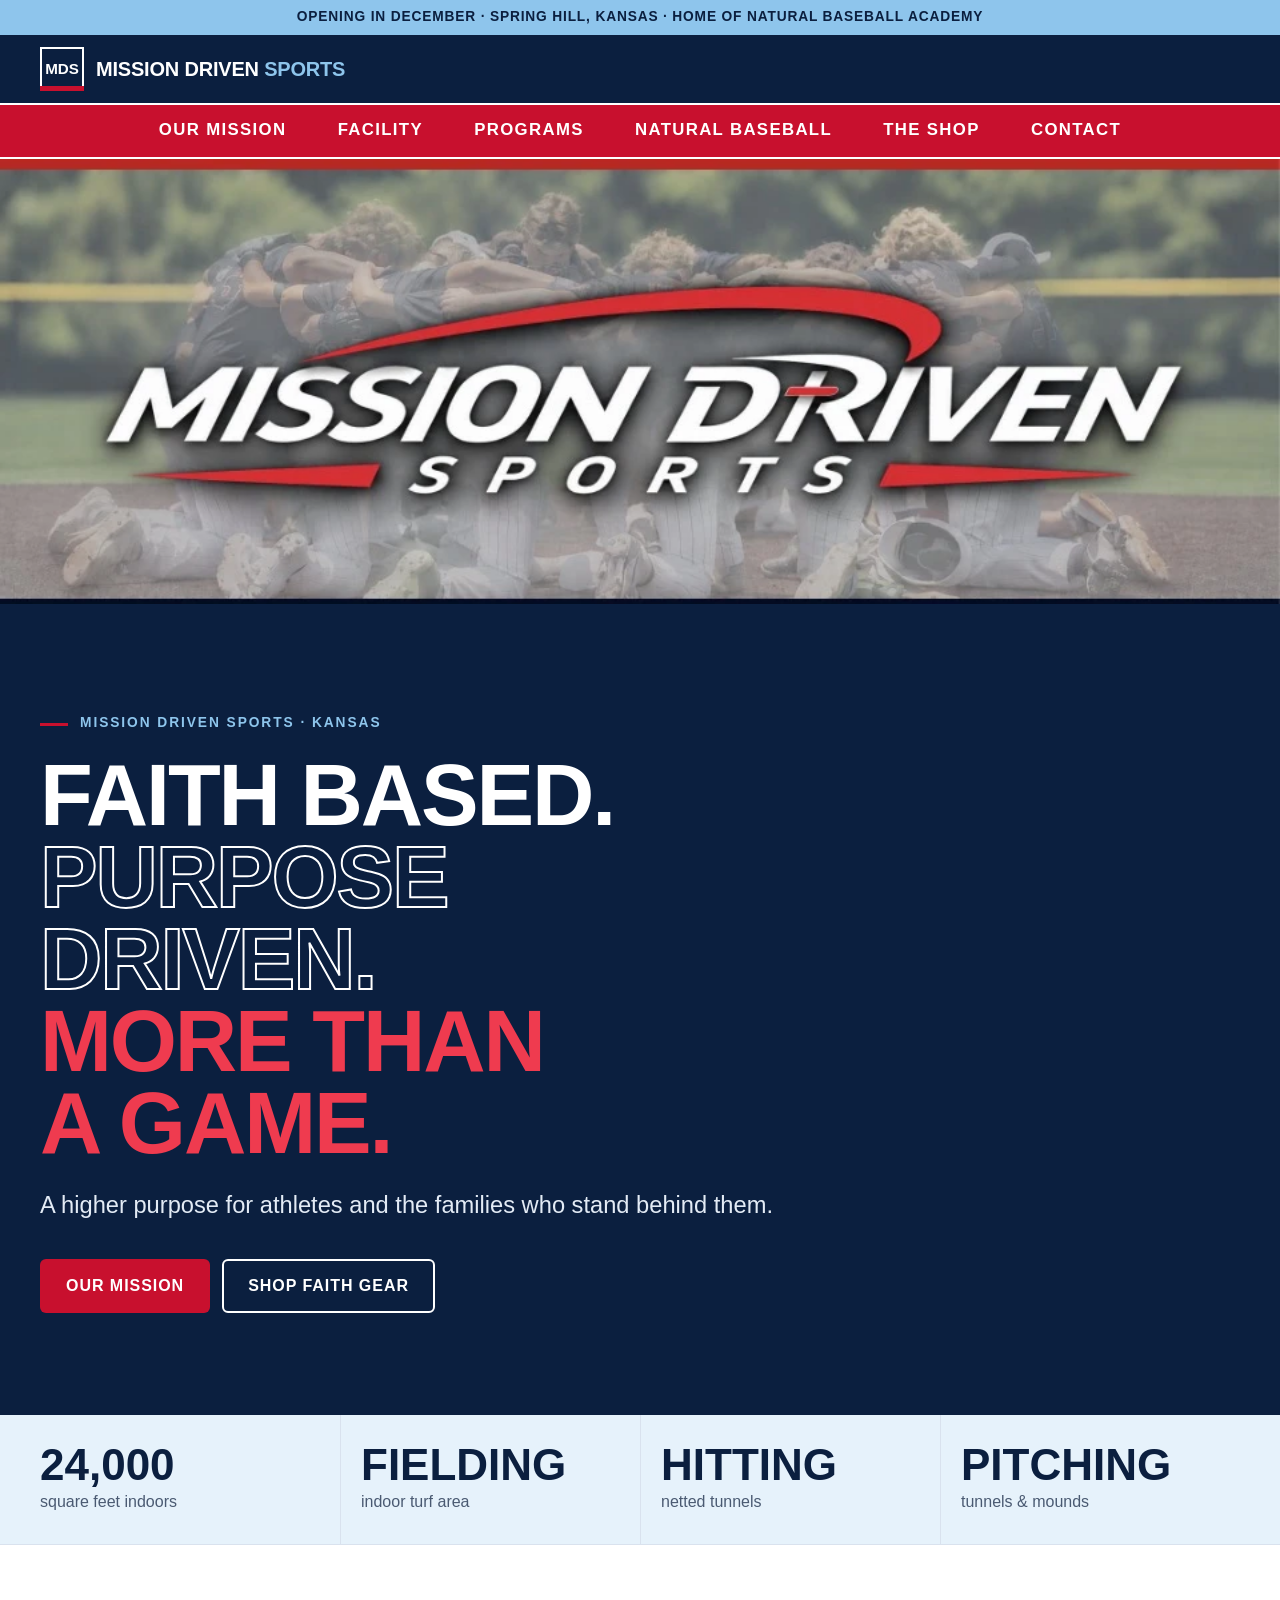
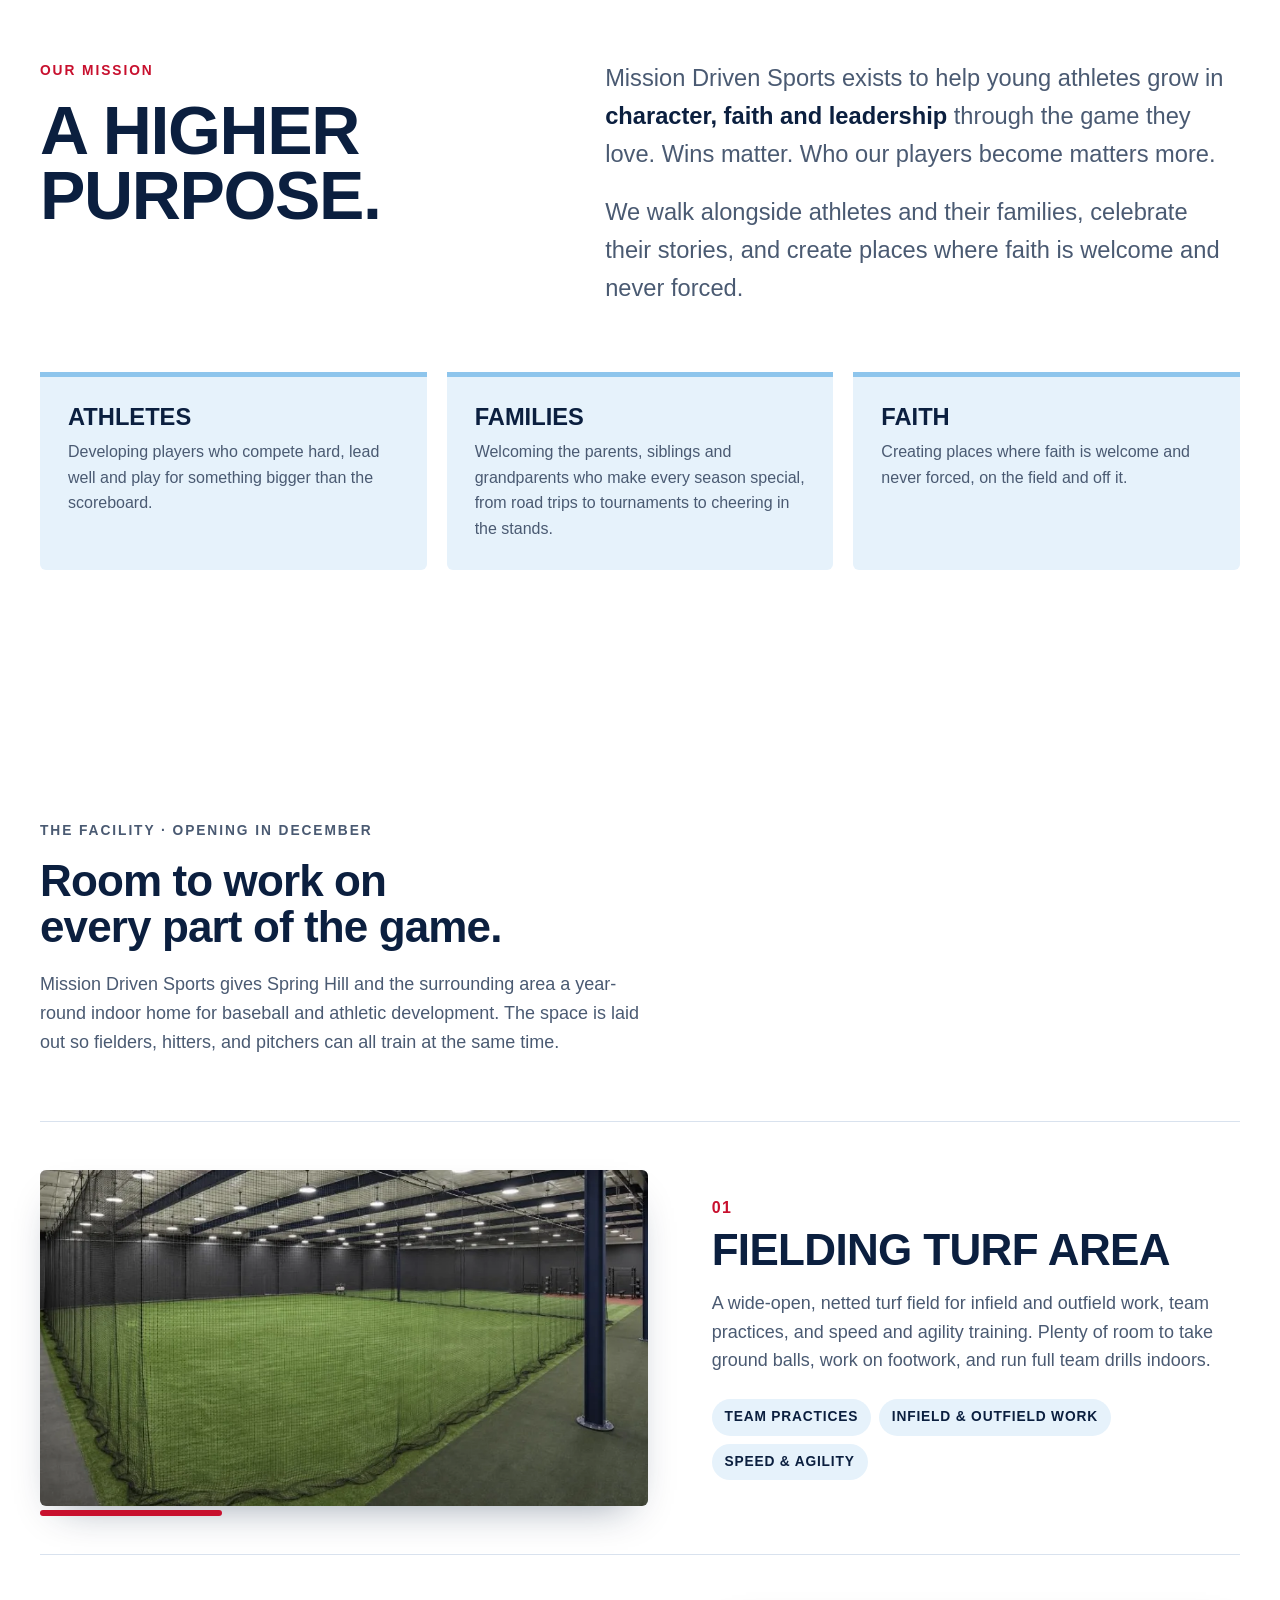
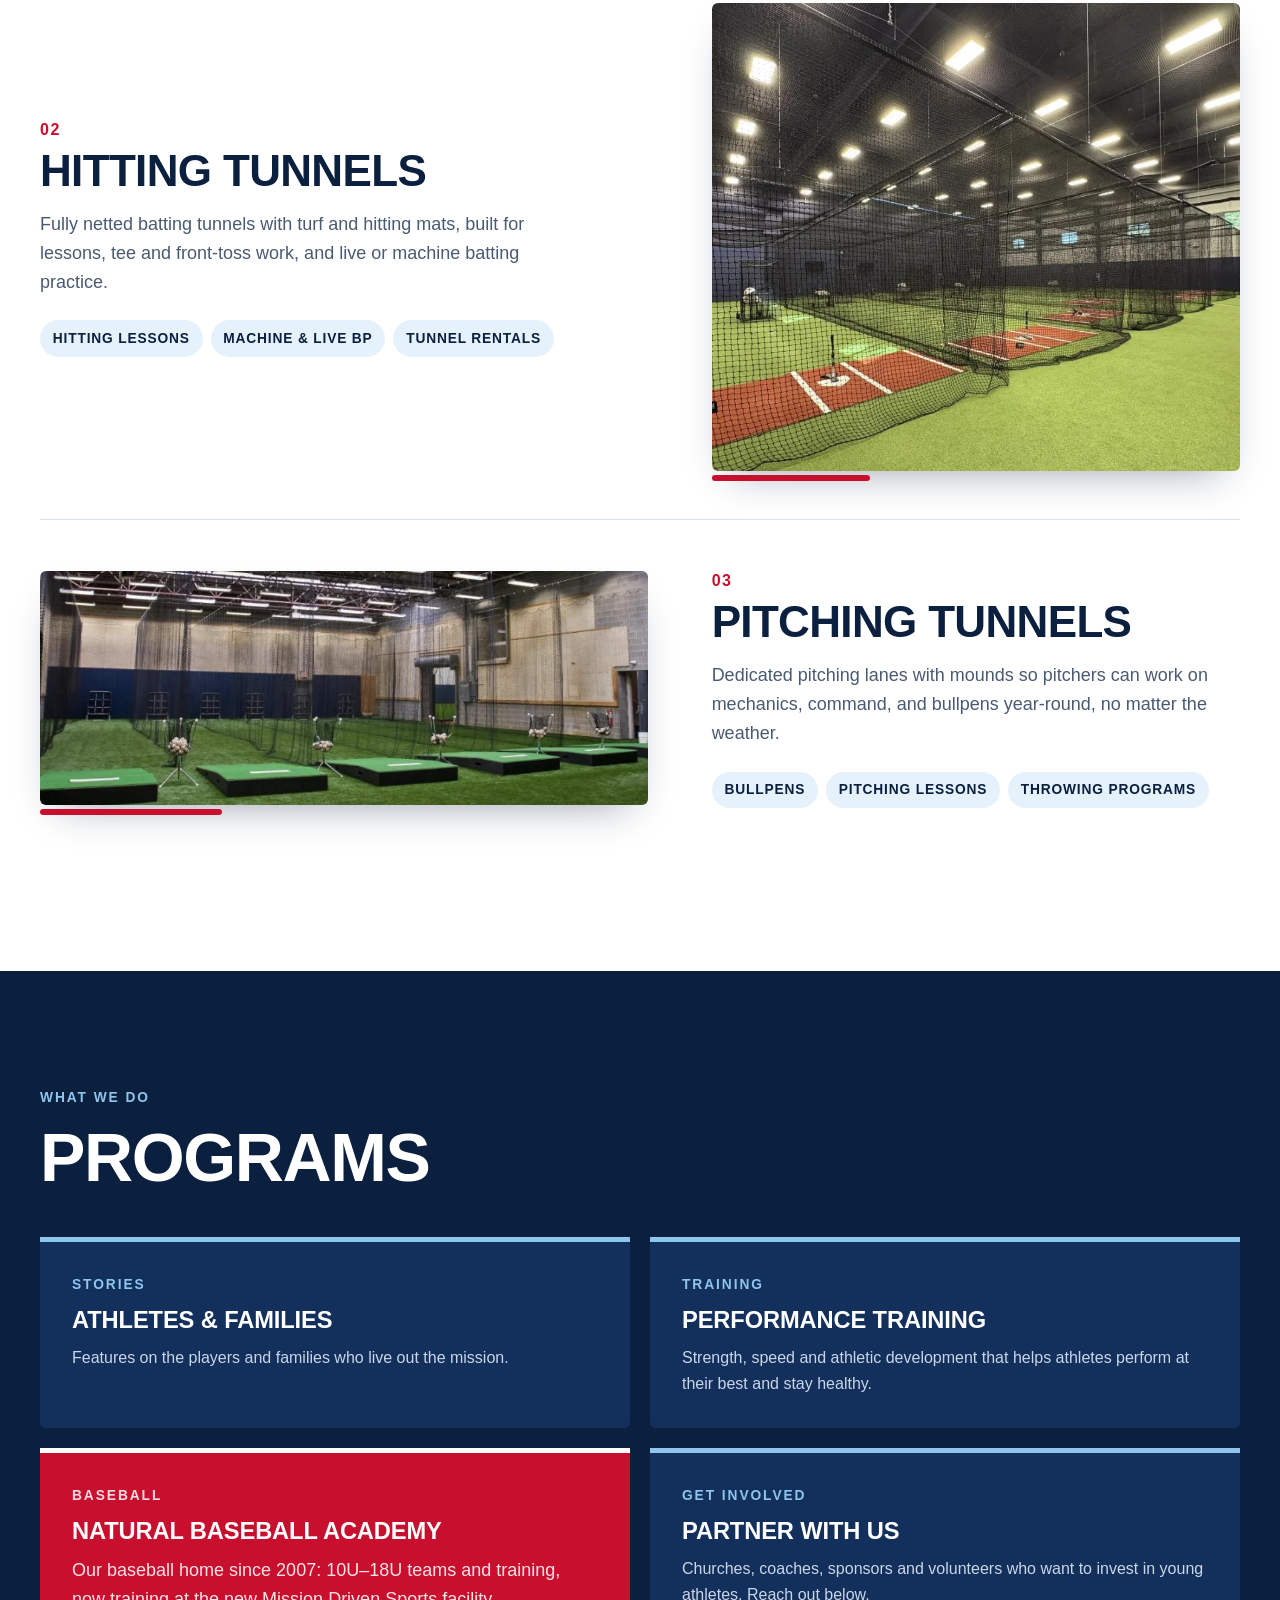
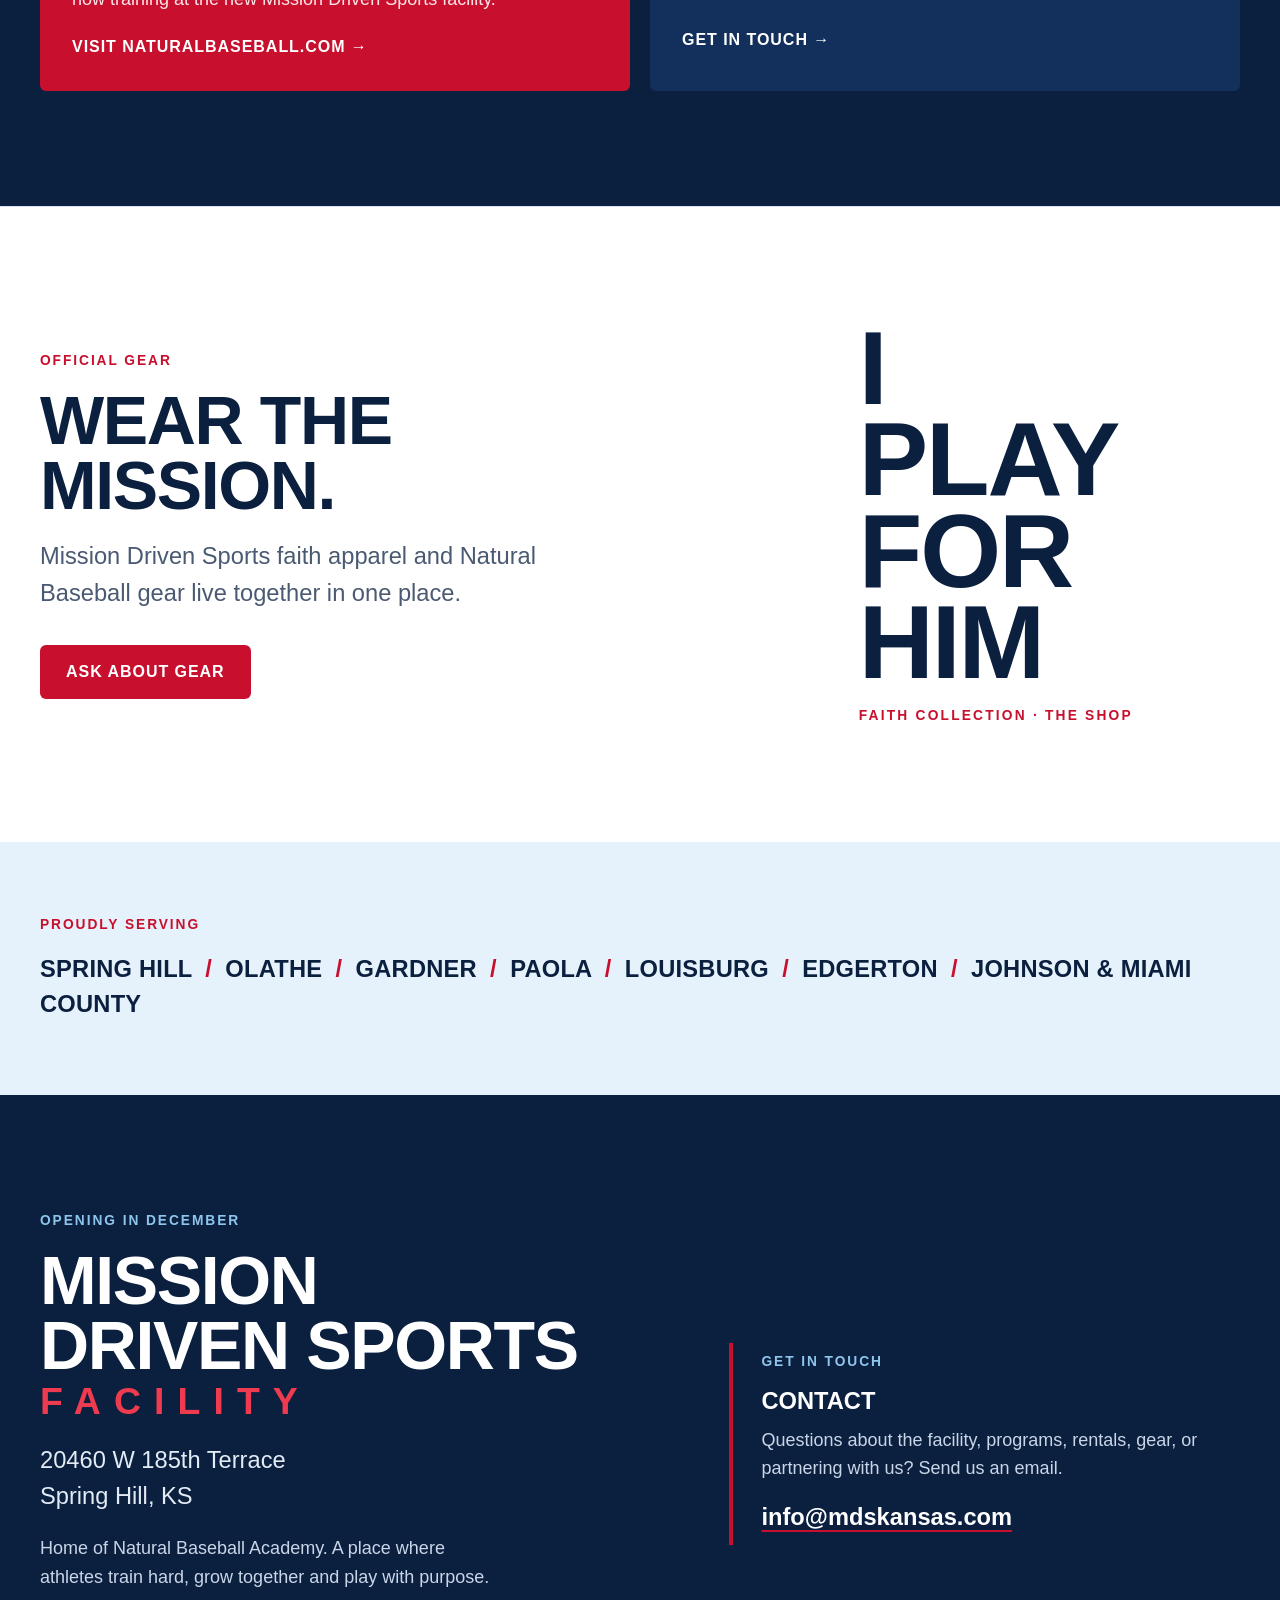
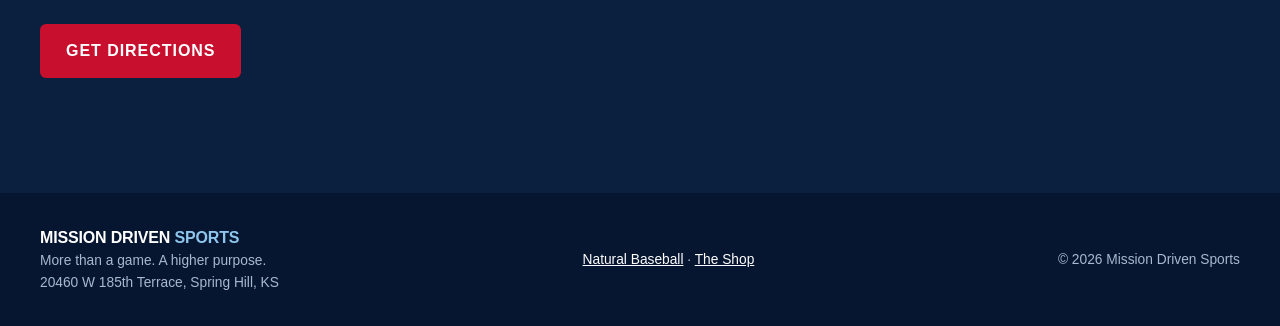
==== commit 7ef5d3be: "Remove top button Co-authored-by: Perplexity <noreply@perplexity.ai>" ====
--- a/mds/index.html
+++ b/mds/index.html
@@ -26,7 +26,6 @@
       <span class="brand-mark" aria-hidden="true">MDS</span>
       <span class="brand-name">Mission Driven <b>Sports</b></span>
     </a>
-    <a class="btn btn-red nav-cta" href="#contact">Contact Us</a>
   </div>
   <nav class="menubar" aria-label="Main">
     <ul class="nav-links wrap">
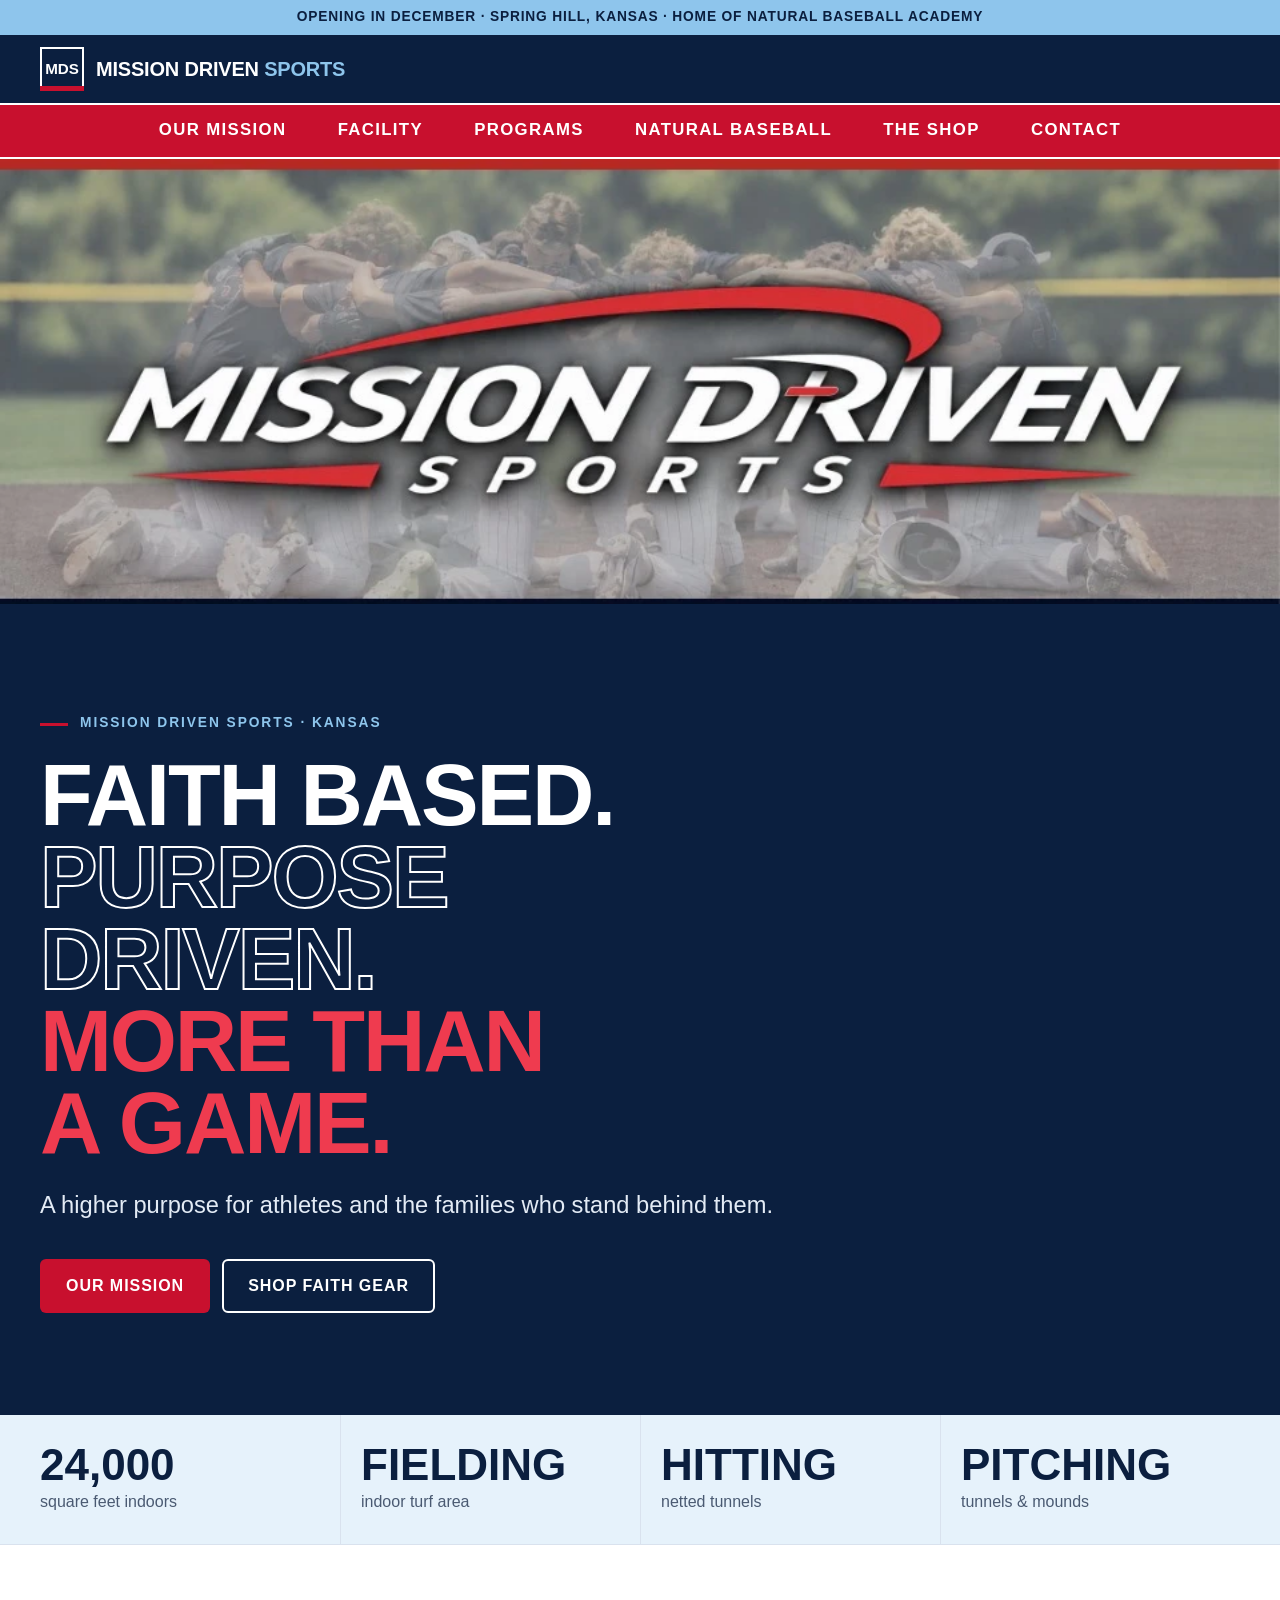
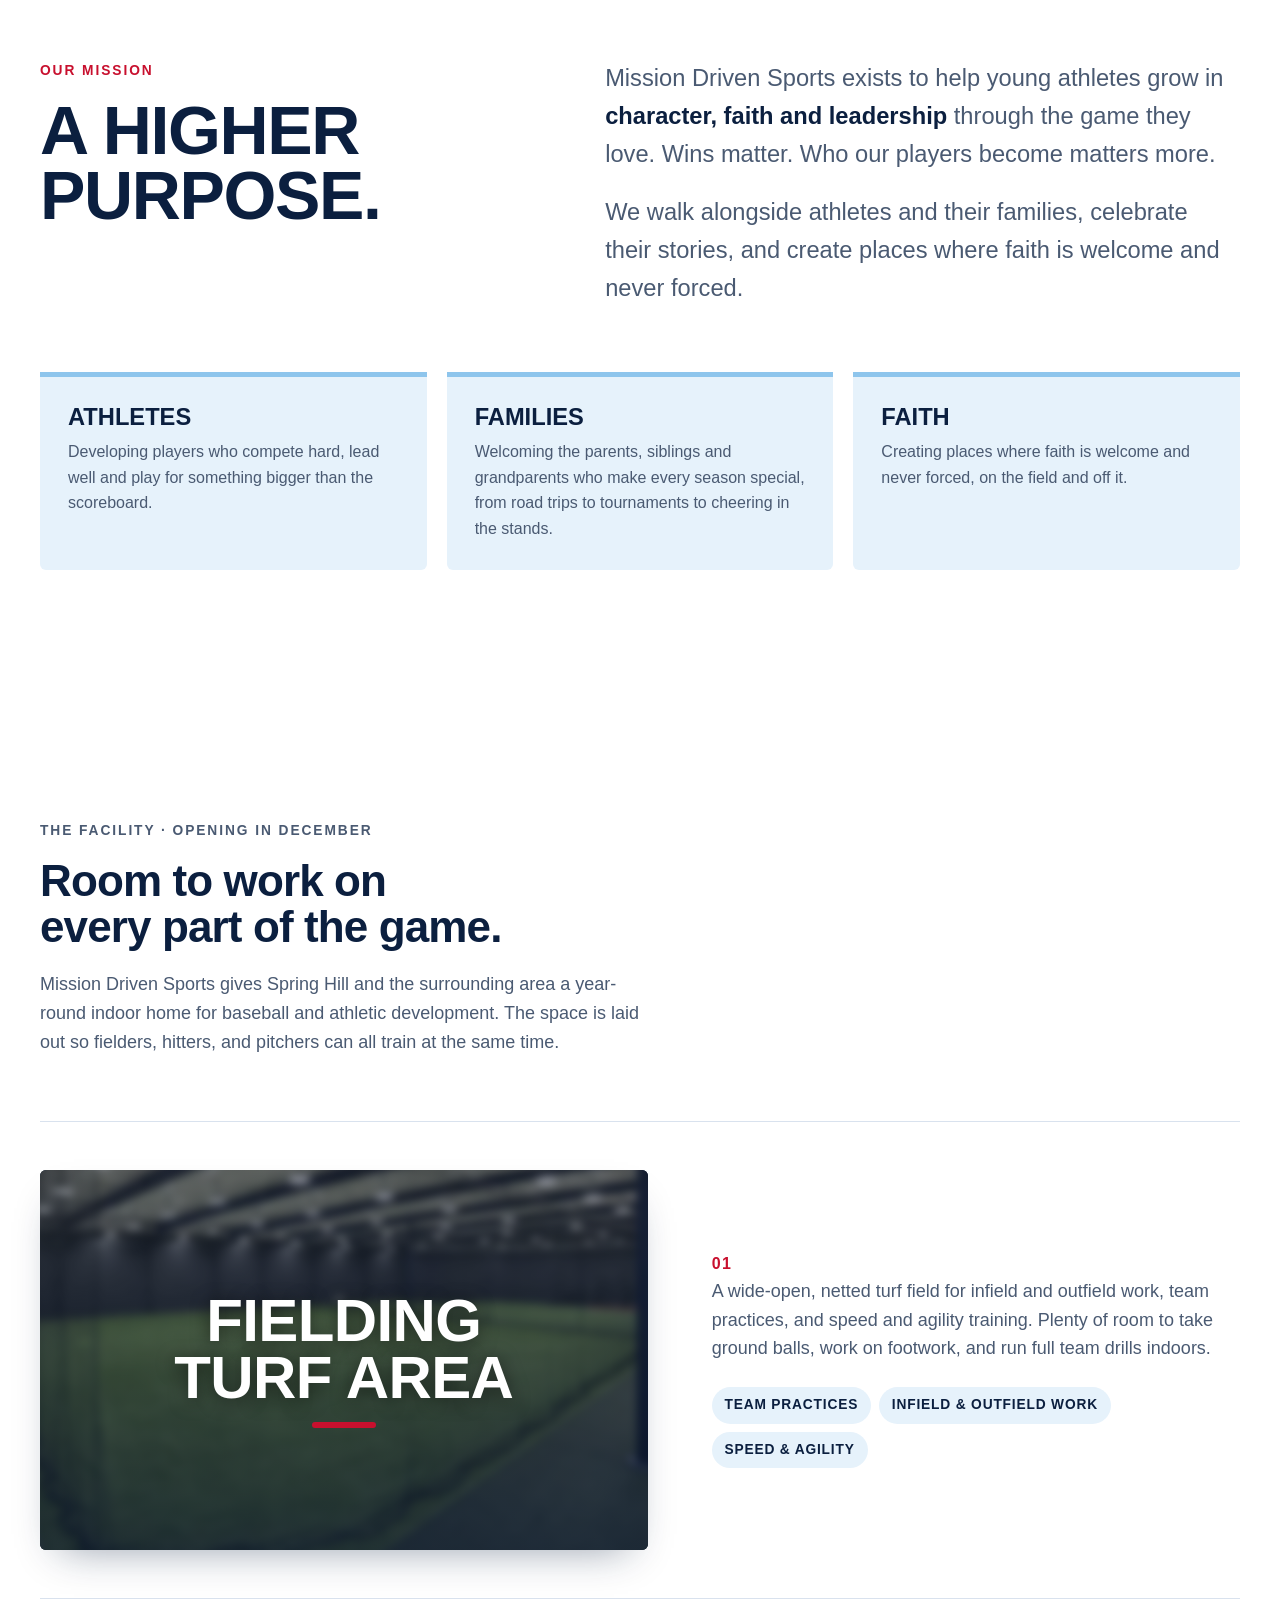
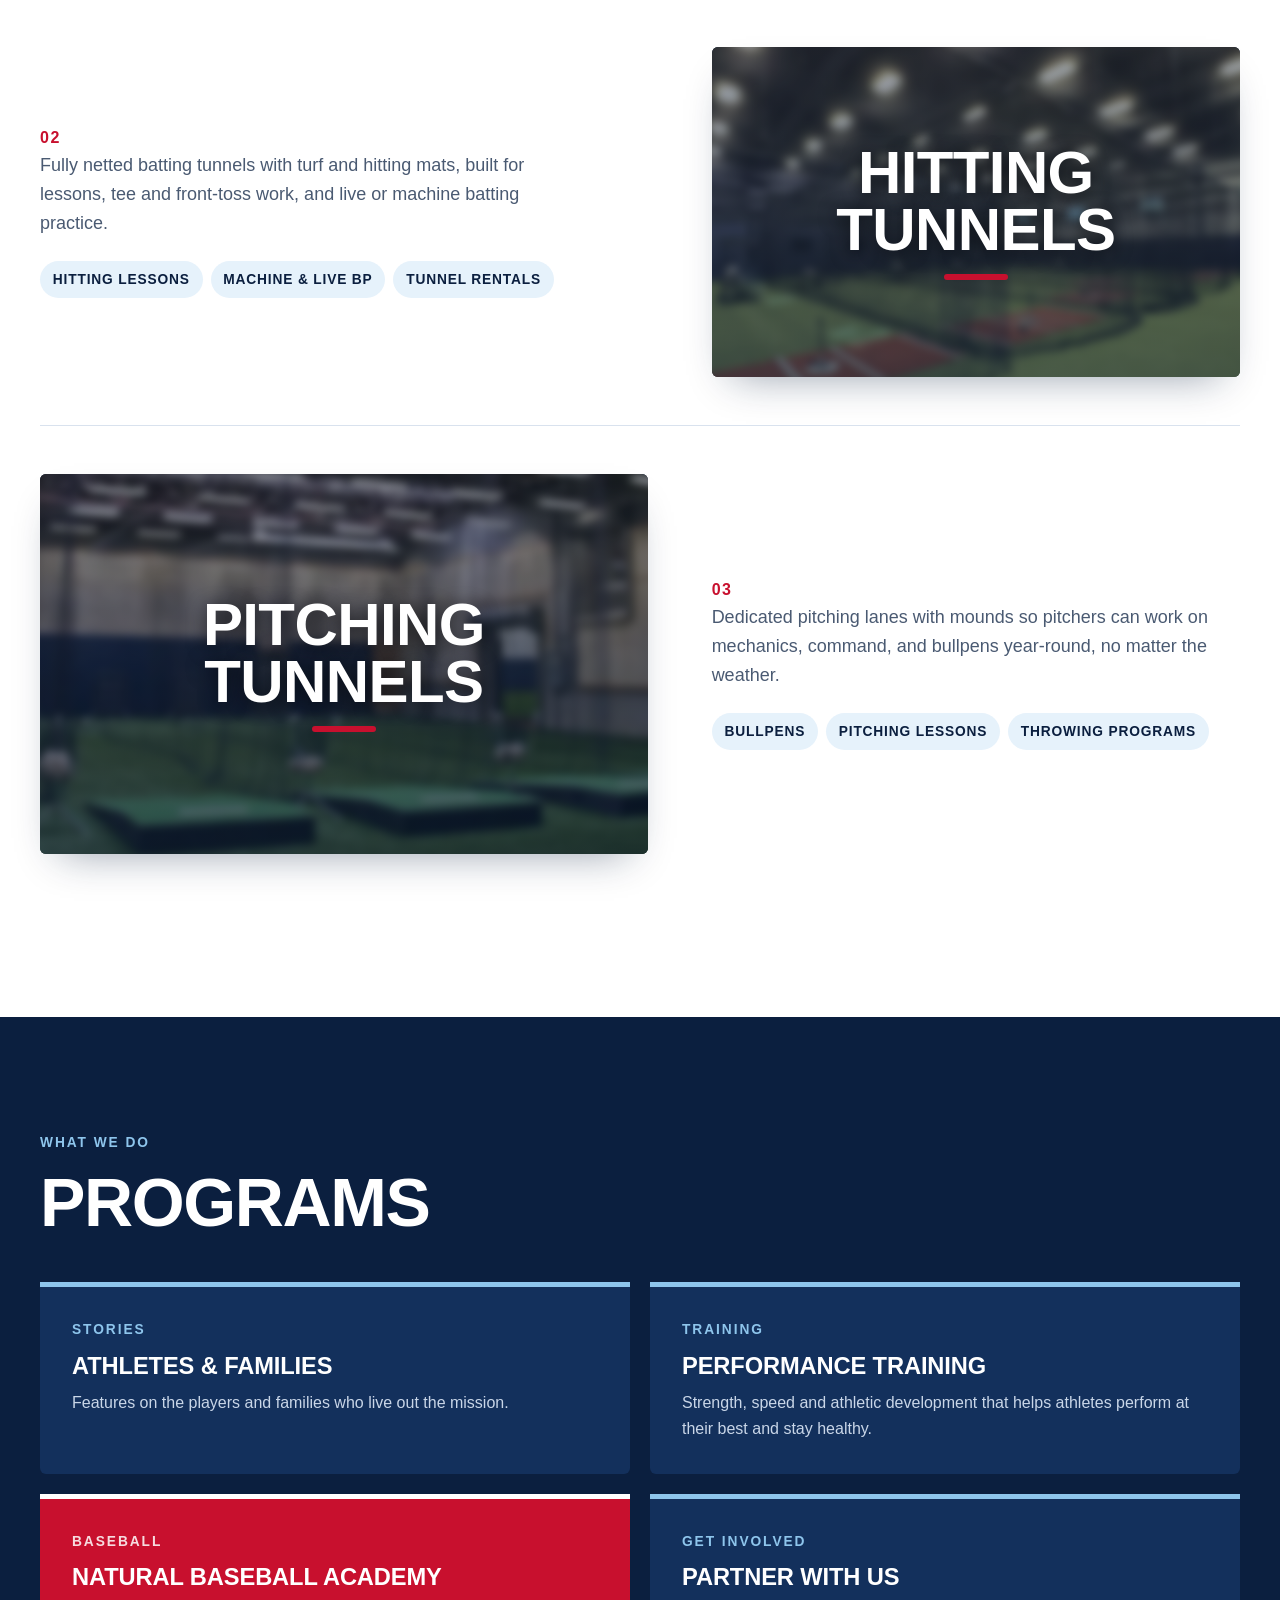
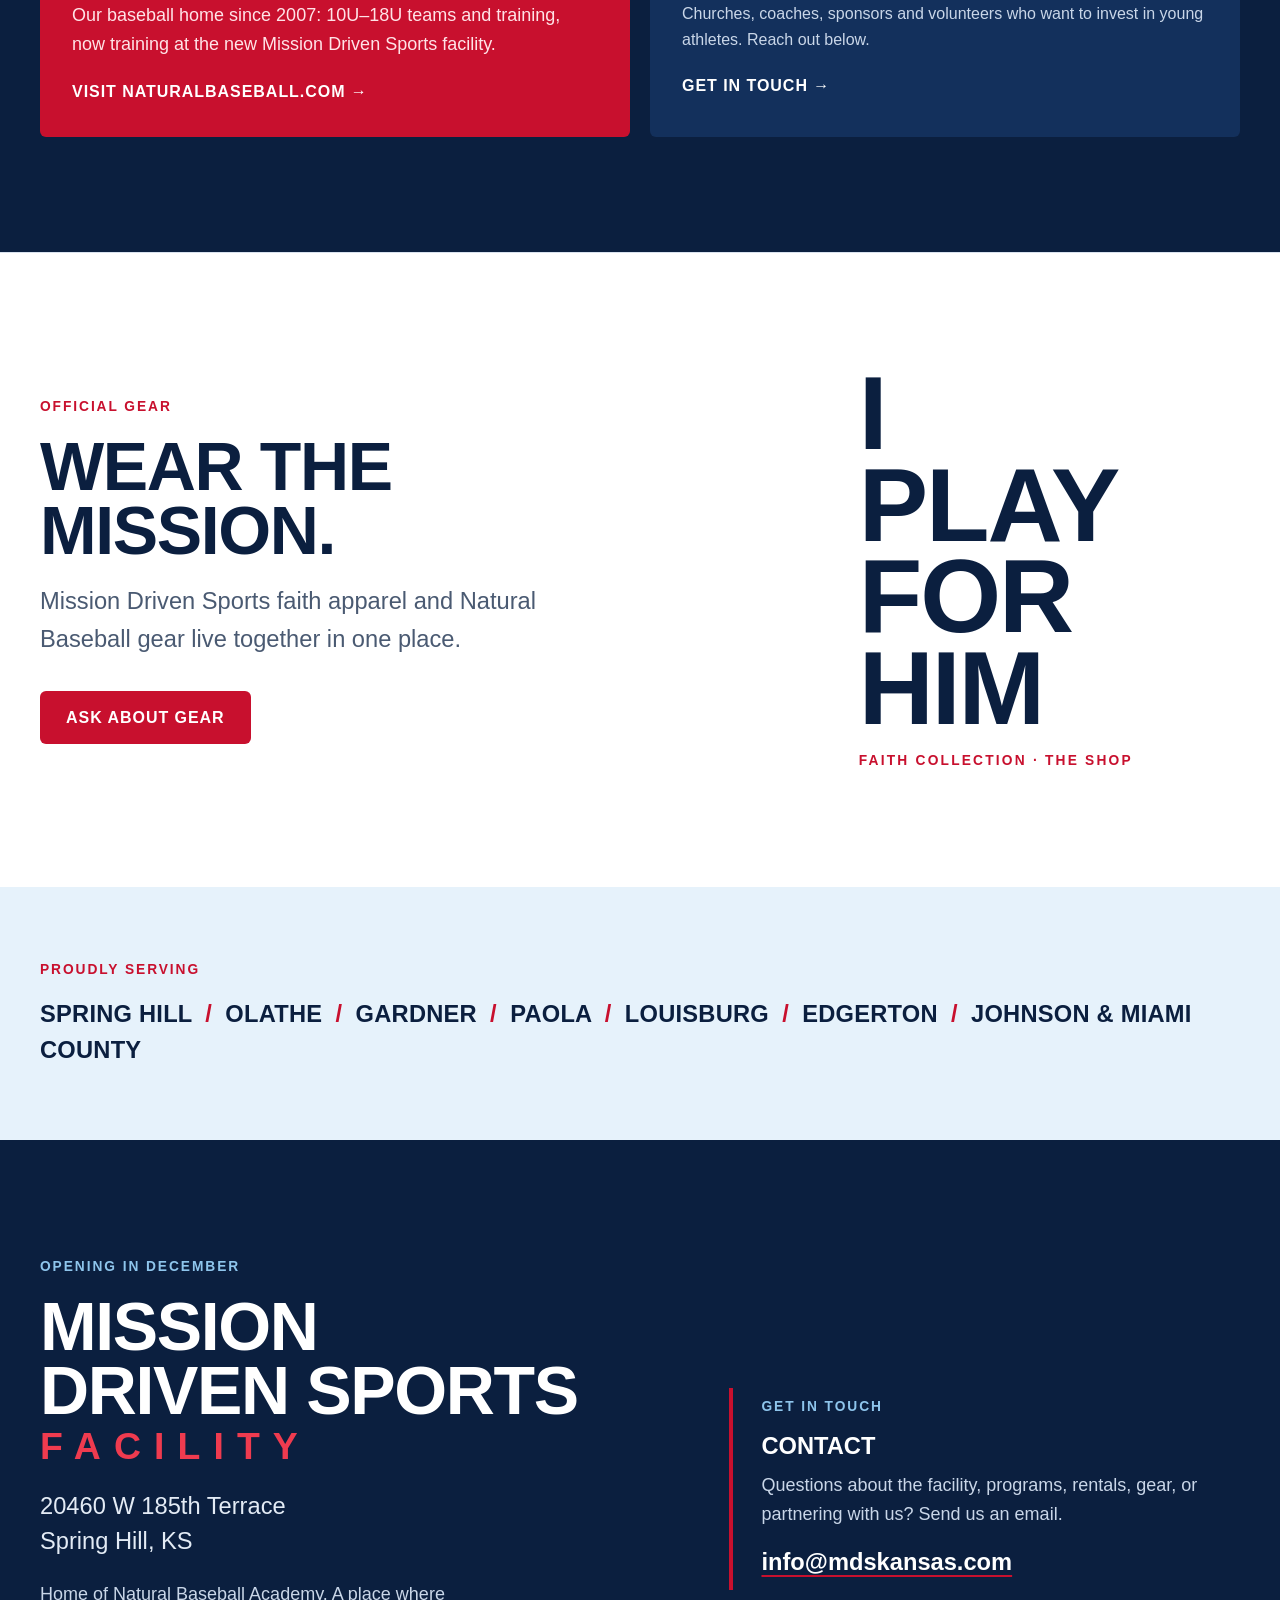
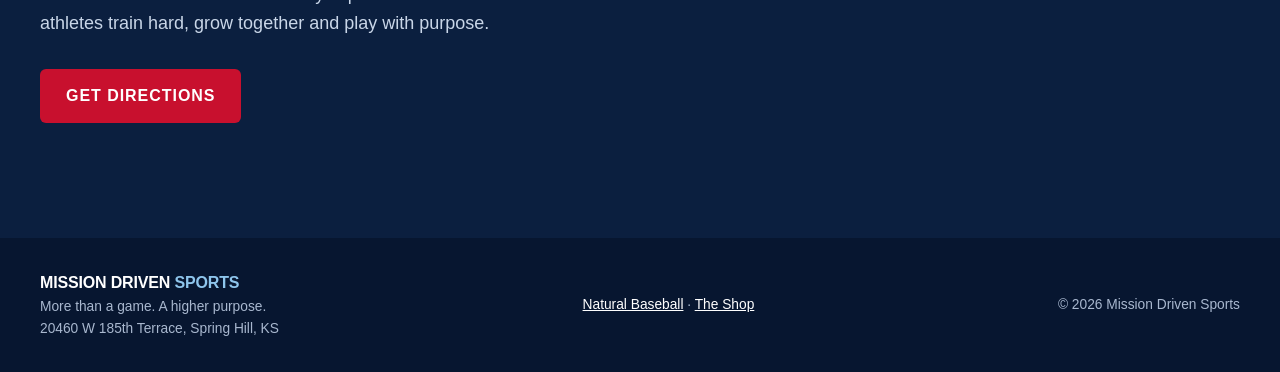
==== commit 6c619660: "Blur facility photos with area titles over them Co-authored-by: Perplexity <noreply@perplexity.ai>" ====
--- a/mds/index.html
+++ b/mds/index.html
@@ -92,30 +92,27 @@
       </div>
 
       <article class="area-row" id="fielding">
-        <figure class="area-media"><img src="fielding.webp" alt="Large netted indoor turf field for fielding and team practice" width="872" height="482" decoding="async"></figure>
+        <figure class="area-media"><img src="fielding.webp" alt="Large netted indoor turf field for fielding and team practice" width="872" height="482" decoding="async"><figcaption><h3>Fielding Turf Area</h3></figcaption></figure>
         <div class="area-text">
           <p class="area-num">01</p>
-          <h3>Fielding Turf Area</h3>
           <p>A wide-open, netted turf field for infield and outfield work, team practices, and speed and agility training. Plenty of room to take ground balls, work on footwork, and run full team drills indoors.</p>
           <ul class="area-list"><li>Team practices</li><li>Infield &amp; outfield work</li><li>Speed &amp; agility</li></ul>
         </div>
       </article>
 
       <article class="area-row flip" id="hitting">
-        <figure class="area-media"><img src="hitting.webp" alt="Row of netted indoor hitting tunnels with batting mats and pitching machines" width="872" height="773" decoding="async"></figure>
+        <figure class="area-media"><img src="hitting.webp" alt="Row of netted indoor hitting tunnels with batting mats and pitching machines" width="872" height="773" decoding="async"><figcaption><h3>Hitting Tunnels</h3></figcaption></figure>
         <div class="area-text">
           <p class="area-num">02</p>
-          <h3>Hitting Tunnels</h3>
           <p>Fully netted batting tunnels with turf and hitting mats, built for lessons, tee and front-toss work, and live or machine batting practice.</p>
           <ul class="area-list"><li>Hitting lessons</li><li>Machine &amp; live BP</li><li>Tunnel rentals</li></ul>
         </div>
       </article>
 
       <article class="area-row" id="pitching">
-        <figure class="area-media"><img src="pitching.webp" alt="Indoor pitching tunnels with portable mounds and ball buckets" width="872" height="337" decoding="async"></figure>
+        <figure class="area-media"><img src="pitching.webp" alt="Indoor pitching tunnels with portable mounds and ball buckets" width="872" height="337" decoding="async"><figcaption><h3>Pitching Tunnels</h3></figcaption></figure>
         <div class="area-text">
           <p class="area-num">03</p>
-          <h3>Pitching Tunnels</h3>
           <p>Dedicated pitching lanes with mounds so pitchers can work on mechanics, command, and bullpens year-round, no matter the weather.</p>
           <ul class="area-list"><li>Bullpens</li><li>Pitching lessons</li><li>Throwing programs</li></ul>
         </div>
--- a/mds/style.css
+++ b/mds/style.css
@@ -88,10 +88,13 @@
 .area-row{display:grid;grid-template-columns:1.15fr 1fr;gap:clamp(1.75rem,5vw,4.5rem);align-items:center;padding-block:clamp(2rem,4vw,3rem);border-top:1px solid var(--line)}
 .area-row.flip .area-media{order:2}
 .area-media{margin:0;position:relative}
-.area-media img{width:100%;border-radius:var(--r);box-shadow:0 18px 40px -20px rgba(11,31,63,.45)}
-.area-media::after{content:"";position:absolute;left:0;bottom:-10px;width:30%;height:6px;background:var(--red);border-radius:3px}
+.area-media{border-radius:var(--r);overflow:hidden;box-shadow:0 18px 40px -20px rgba(11,31,63,.45);aspect-ratio:16/10;background:var(--navy)}
+.area-media img{width:100%;height:100%;object-fit:cover;filter:blur(4px) brightness(.8);transform:scale(1.08)}
+.area-media figcaption{position:absolute;inset:0;display:grid;place-items:center;padding:1.5rem;text-align:center;background:linear-gradient(180deg,rgba(11,31,63,.25),rgba(11,31,63,.55))}
+.area-media figcaption h3{margin:0;font-family:var(--font-display);font-weight:900;font-size:clamp(2rem,1.2rem + 3.2vw,3.75rem);line-height:.95;text-transform:uppercase;letter-spacing:-.01em;color:#fff;text-shadow:0 3px 18px rgba(0,0,0,.55)}
+.area-media figcaption h3::after{content:"";display:block;width:64px;height:6px;background:var(--red);margin:1rem auto 0;border-radius:3px}
 .area-num{font-family:var(--font-display);font-weight:900;font-size:var(--text-sm);color:var(--red);letter-spacing:.1em}
-.area-text h3{font-family:var(--font-display);font-weight:900;font-size:var(--text-xl);color:var(--navy);text-transform:uppercase;letter-spacing:-.015em;margin:.35rem 0 1rem}
+.area-text .x{font-family:var(--font-display);font-weight:900;font-size:var(--text-xl);color:var(--navy);text-transform:uppercase;letter-spacing:-.015em;margin:.35rem 0 1rem}
 .area-text p:not(.area-num){color:var(--muted);max-width:52ch}
 .area-list{list-style:none;padding:0;margin:1.5rem 0 0;display:flex;flex-wrap:wrap;gap:.5rem}
 .area-list li{background:var(--sky-l);color:var(--navy);font-weight:700;font-size:var(--text-xs);text-transform:uppercase;letter-spacing:.06em;padding:.45rem .8rem;border-radius:999px}
